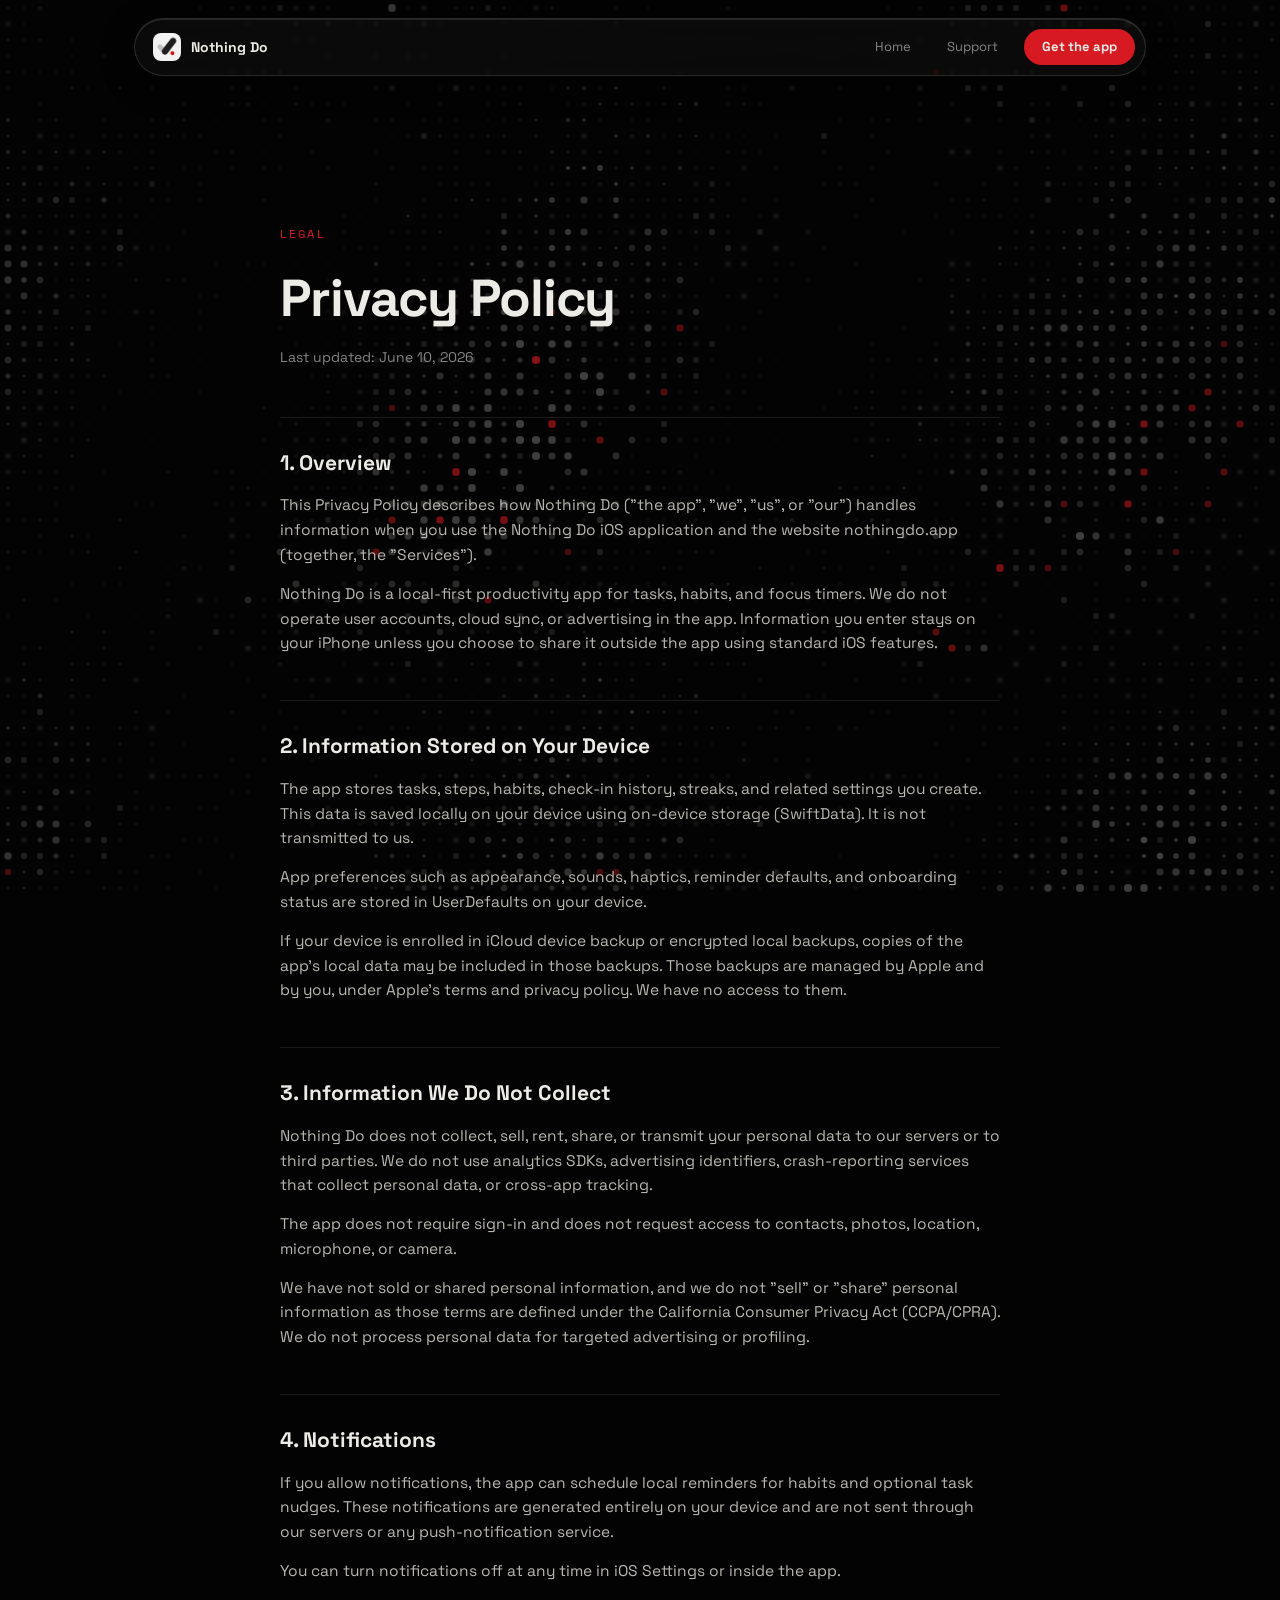
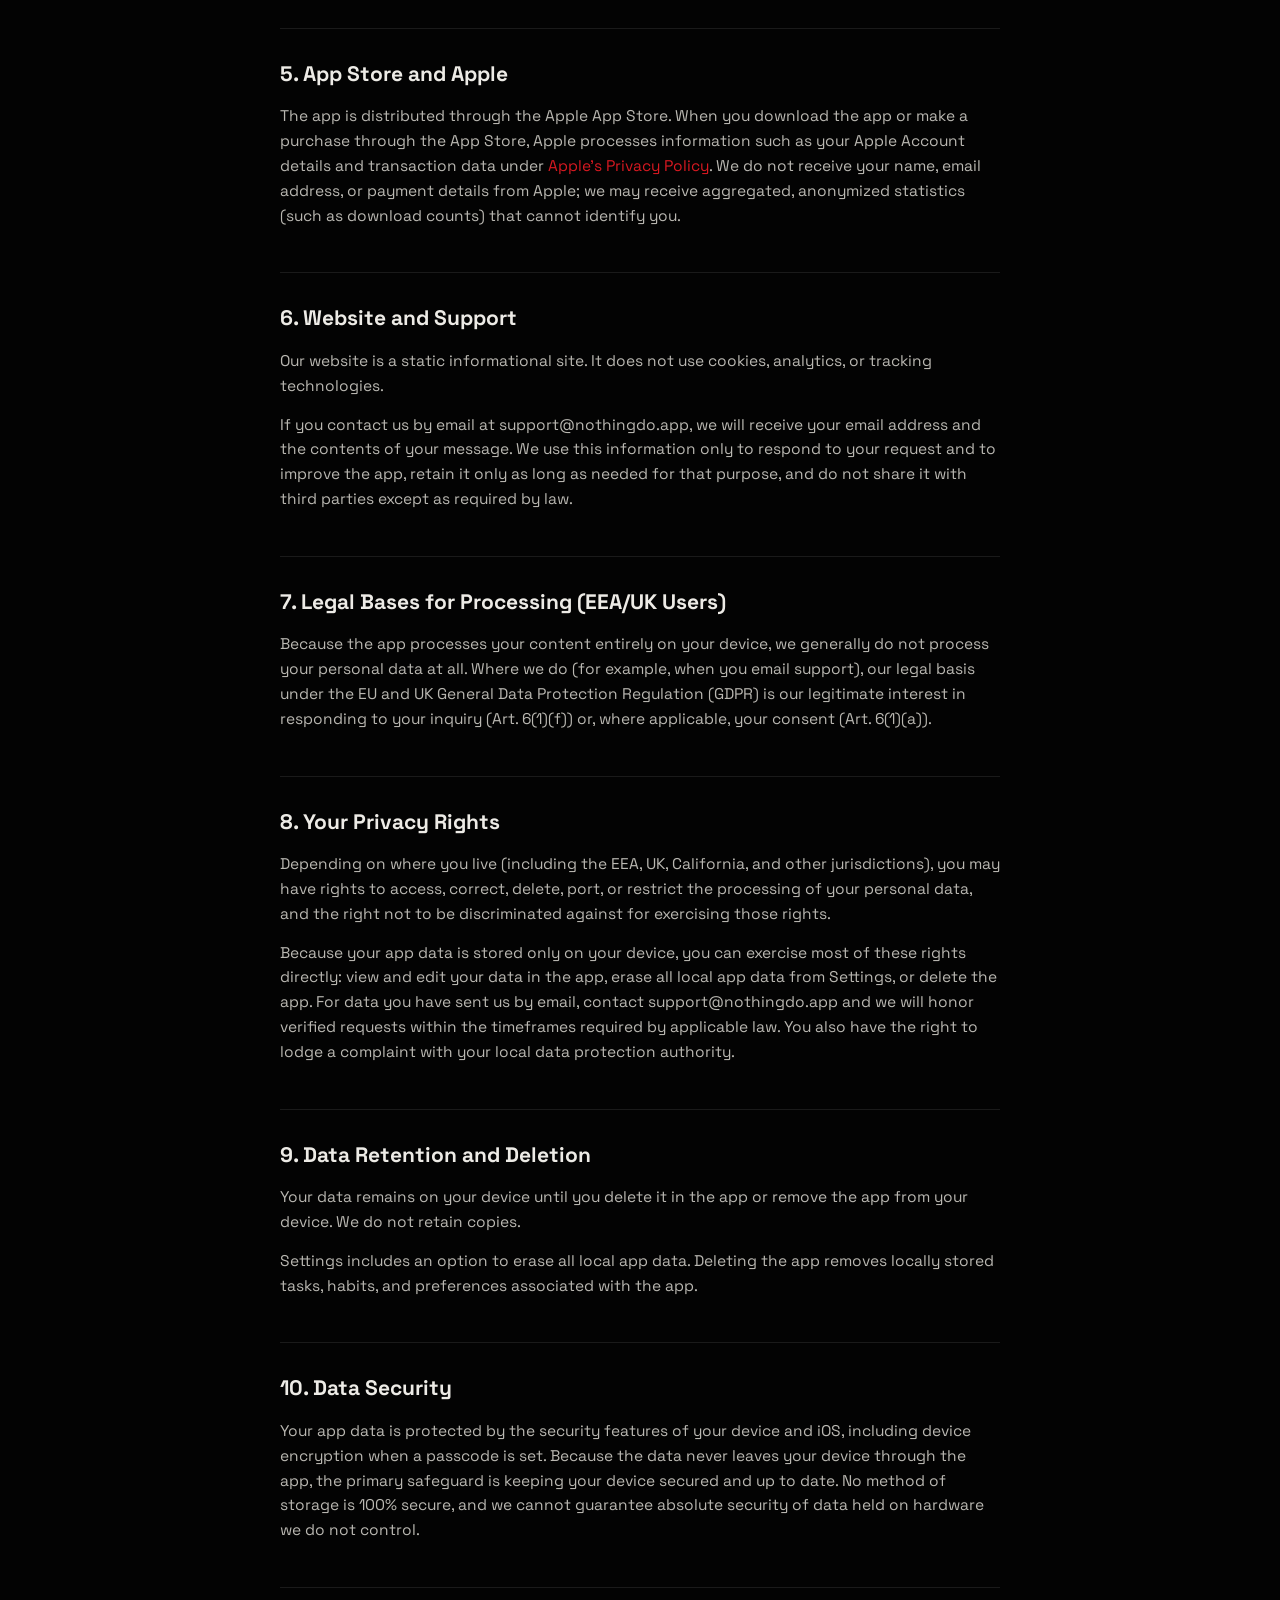
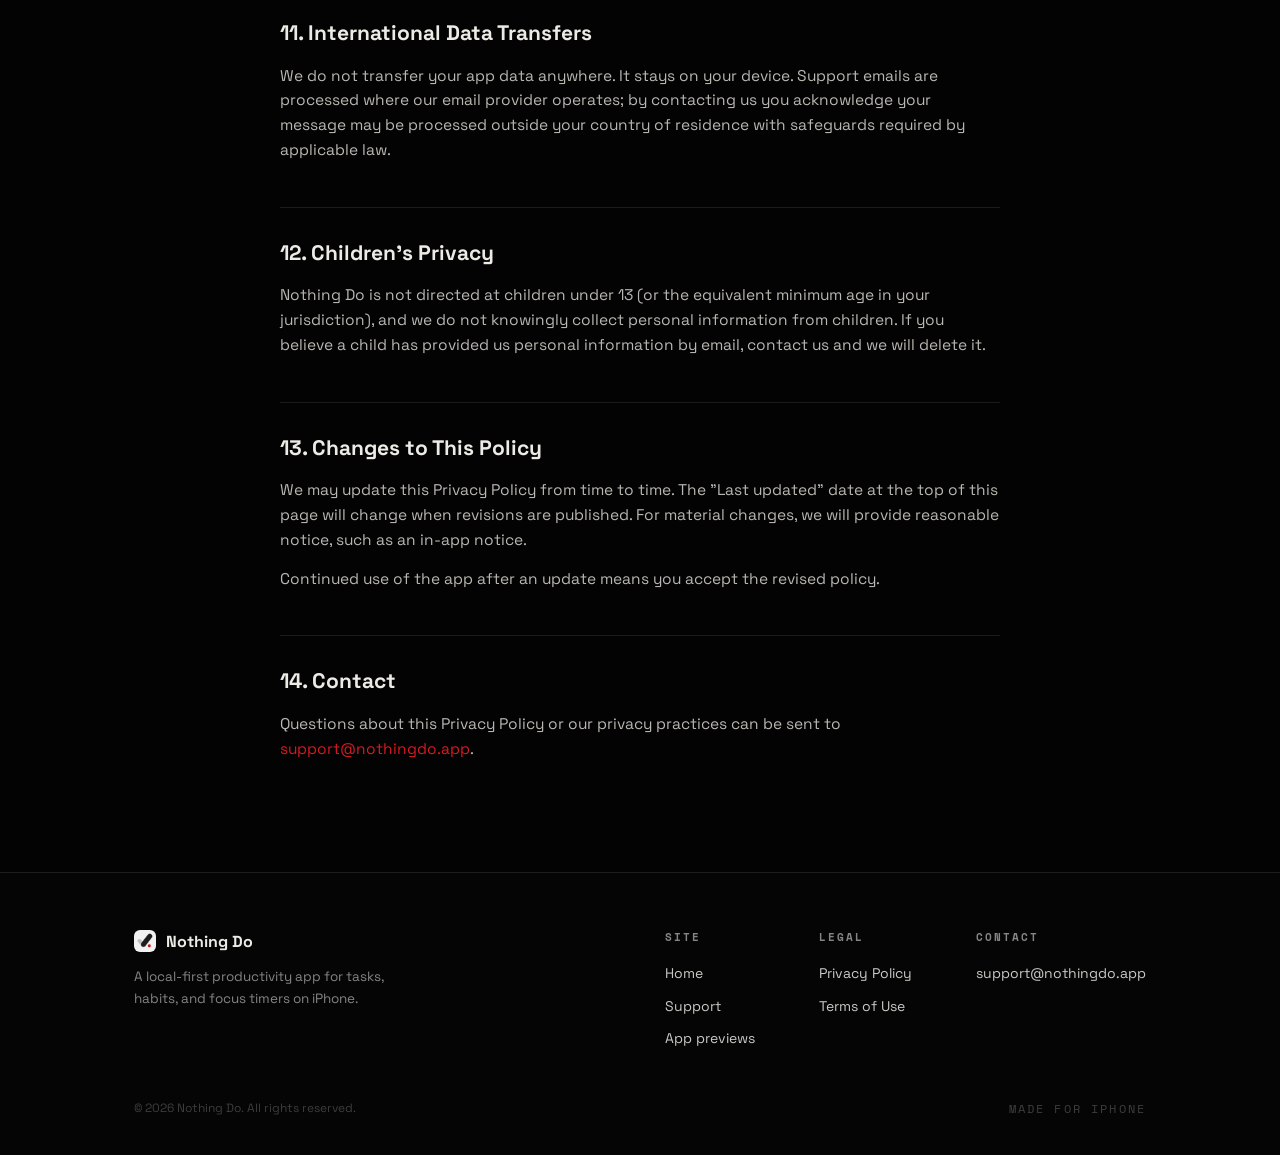
==== privacy/index.html @ 9f1ecd78 "Initial Nothing Do marketing site. Static landing, support form, legal pages, preview carousel, and " ====
<!DOCTYPE html>
<html lang="en">
<head>
  <meta charset="UTF-8">
  <meta name="viewport" content="width=device-width, initial-scale=1.0">
  <title>Privacy Policy | Nothing Do</title>
  <meta name="description" content="Nothing Do privacy policy. Local-first: no accounts, no analytics, no tracking. Your data stays on your iPhone.">
  <link rel="preconnect" href="https://fonts.googleapis.com">
  <link rel="preconnect" href="https://fonts.gstatic.com" crossorigin>
  <link href="https://fonts.googleapis.com/css2?family=Space+Grotesk:wght@400;500;700&family=Space+Mono:wght@400;700&display=swap" rel="stylesheet">
  <link rel="stylesheet" href="../style.css">
  <link rel="icon" type="image/png" href="../assets/favicon.png">
  <link rel="apple-touch-icon" href="../assets/logo.png">
  <script src="../dot-wave.js?v=3" defer></script>
</head>
<body>

  <div class="nav-wrap">
    <nav class="nav" aria-label="Main">
      <a class="nav-logo" href="../index.html" data-home-top>
        <img src="../assets/logo.png" alt=""><span class="word">Nothing&nbsp;Do</span>
      </a>
      <div class="nav-links">
        <a class="pill" href="../index.html" data-home-top>Home</a>
        <a class="pill" href="../support/">Support</a>
      </div>
      <a class="cta" href="../index.html#download">Get the app</a>
    </nav>
  </div>

  <main class="container">
    <article class="doc">
      <p class="eyebrow mono">legal</p>
      <h1>Privacy Policy</h1>
      <p class="updated">Last updated: June 10, 2026</p>

      <h2>1. Overview</h2>
      <p>This Privacy Policy describes how Nothing Do ("the app", "we", "us", or "our") handles information when you use the Nothing Do iOS application and the website nothingdo.app (together, the "Services").</p>
      <p>Nothing Do is a local-first productivity app for tasks, habits, and focus timers. We do not operate user accounts, cloud sync, or advertising in the app. Information you enter stays on your iPhone unless you choose to share it outside the app using standard iOS features.</p>

      <h2>2. Information Stored on Your Device</h2>
      <p>The app stores tasks, steps, habits, check-in history, streaks, and related settings you create. This data is saved locally on your device using on-device storage (SwiftData). It is not transmitted to us.</p>
      <p>App preferences such as appearance, sounds, haptics, reminder defaults, and onboarding status are stored in UserDefaults on your device.</p>
      <p>If your device is enrolled in iCloud device backup or encrypted local backups, copies of the app's local data may be included in those backups. Those backups are managed by Apple and by you, under Apple's terms and privacy policy. We have no access to them.</p>

      <h2>3. Information We Do Not Collect</h2>
      <p>Nothing Do does not collect, sell, rent, share, or transmit your personal data to our servers or to third parties. We do not use analytics SDKs, advertising identifiers, crash-reporting services that collect personal data, or cross-app tracking.</p>
      <p>The app does not require sign-in and does not request access to contacts, photos, location, microphone, or camera.</p>
      <p>We have not sold or shared personal information, and we do not "sell" or "share" personal information as those terms are defined under the California Consumer Privacy Act (CCPA/CPRA). We do not process personal data for targeted advertising or profiling.</p>

      <h2>4. Notifications</h2>
      <p>If you allow notifications, the app can schedule local reminders for habits and optional task nudges. These notifications are generated entirely on your device and are not sent through our servers or any push-notification service.</p>
      <p>You can turn notifications off at any time in iOS Settings or inside the app.</p>

      <h2>5. App Store and Apple</h2>
      <p>The app is distributed through the Apple App Store. When you download the app or make a purchase through the App Store, Apple processes information such as your Apple Account details and transaction data under <a href="https://www.apple.com/legal/privacy/" target="_blank" rel="noopener">Apple's Privacy Policy</a>. We do not receive your name, email address, or payment details from Apple; we may receive aggregated, anonymized statistics (such as download counts) that cannot identify you.</p>

      <h2>6. Website and Support</h2>
      <p>Our website is a static informational site. It does not use cookies, analytics, or tracking technologies.</p>
      <p>If you contact us by email at support@nothingdo.app, we will receive your email address and the contents of your message. We use this information only to respond to your request and to improve the app, retain it only as long as needed for that purpose, and do not share it with third parties except as required by law.</p>

      <h2>7. Legal Bases for Processing (EEA/UK Users)</h2>
      <p>Because the app processes your content entirely on your device, we generally do not process your personal data at all. Where we do (for example, when you email support), our legal basis under the EU and UK General Data Protection Regulation (GDPR) is our legitimate interest in responding to your inquiry (Art. 6(1)(f)) or, where applicable, your consent (Art. 6(1)(a)).</p>

      <h2>8. Your Privacy Rights</h2>
      <p>Depending on where you live (including the EEA, UK, California, and other jurisdictions), you may have rights to access, correct, delete, port, or restrict the processing of your personal data, and the right not to be discriminated against for exercising those rights.</p>
      <p>Because your app data is stored only on your device, you can exercise most of these rights directly: view and edit your data in the app, erase all local app data from Settings, or delete the app. For data you have sent us by email, contact support@nothingdo.app and we will honor verified requests within the timeframes required by applicable law. You also have the right to lodge a complaint with your local data protection authority.</p>

      <h2>9. Data Retention and Deletion</h2>
      <p>Your data remains on your device until you delete it in the app or remove the app from your device. We do not retain copies.</p>
      <p>Settings includes an option to erase all local app data. Deleting the app removes locally stored tasks, habits, and preferences associated with the app.</p>

      <h2>10. Data Security</h2>
      <p>Your app data is protected by the security features of your device and iOS, including device encryption when a passcode is set. Because the data never leaves your device through the app, the primary safeguard is keeping your device secured and up to date. No method of storage is 100% secure, and we cannot guarantee absolute security of data held on hardware we do not control.</p>

      <h2>11. International Data Transfers</h2>
      <p>We do not transfer your app data anywhere. It stays on your device. Support emails are processed where our email provider operates; by contacting us you acknowledge your message may be processed outside your country of residence with safeguards required by applicable law.</p>

      <h2>12. Children's Privacy</h2>
      <p>Nothing Do is not directed at children under 13 (or the equivalent minimum age in your jurisdiction), and we do not knowingly collect personal information from children. If you believe a child has provided us personal information by email, contact us and we will delete it.</p>

      <h2>13. Changes to This Policy</h2>
      <p>We may update this Privacy Policy from time to time. The "Last updated" date at the top of this page will change when revisions are published. For material changes, we will provide reasonable notice, such as an in-app notice.</p>
      <p>Continued use of the app after an update means you accept the revised policy.</p>

      <h2>14. Contact</h2>
      <p>Questions about this Privacy Policy or our privacy practices can be sent to <a href="mailto:support@nothingdo.app">support@nothingdo.app</a>.</p>
    </article>
  </main>

  <footer>
    <div class="footer-inner">
      <div class="footer-brand">
        <div class="name"><img src="../assets/logo.png" alt="">Nothing Do</div>
        <p>A local-first productivity app for tasks, habits, and focus timers on iPhone.</p>
      </div>
      <div class="footer-cols">
        <div class="footer-col">
          <h4 class="mono">Site</h4>
          <a href="../index.html" data-home-top>Home</a>
          <a href="../support/">Support</a>
          <a href="../index.html#previews">App previews</a>
        </div>
        <div class="footer-col">
          <h4 class="mono">Legal</h4>
          <a href="./">Privacy Policy</a>
          <a href="../terms/">Terms of Use</a>
        </div>
        <div class="footer-col">
          <h4 class="mono">Contact</h4>
          <a href="mailto:support@nothingdo.app">support@nothingdo.app</a>
        </div>
      </div>
    </div>
    <div class="footer-bottom">
      <span>© 2026 Nothing Do. All rights reserved.</span>
      <span class="mono">made for iphone</span>
    </div>
  </footer>

</body>
</html>
---- style.css ----
/* Nothing Do site styles. Palette mirrors TinyTheme.swift */
:root {
  --red: #d71921;
  --ink: #030303;
  --chalk: #edebe6;
  --smoke: #858585;
  --fog: #3d3d3d;
  --panel: #121212;
  --line: rgba(237, 235, 230, 0.1);
  --radius: 20px;
  --content-max: 1060px;
  --content-pad: 24px;
  --ease-out: cubic-bezier(0.22, 1, 0.36, 1);
  --ease-out-soft: cubic-bezier(0.25, 1, 0.5, 1);
  --duration-fast: 140ms;
  --duration-ui: 220ms;
  --duration-enter: 480ms;
}

* { margin: 0; padding: 0; box-sizing: border-box; }

html { scroll-behavior: smooth; background: var(--ink); }

@media (prefers-reduced-motion: reduce) {
  html { scroll-behavior: auto; }

  *,
  *::before,
  *::after {
    animation-duration: 0.01ms !important;
    animation-iteration-count: 1 !important;
    transition-duration: 0.01ms !important;
  }
}

body {
  background: transparent;
  color: var(--chalk);
  font-family: "Space Grotesk", -apple-system, "Helvetica Neue", Arial, sans-serif;
  -webkit-font-smoothing: antialiased;
  line-height: 1.6;
}

/* animated dot-matrix wave backdrop (dot-wave.js) */
.dot-wave-canvas {
  position: fixed;
  inset: 0;
  z-index: -1;
  pointer-events: none;
}

/* static fallback when prefers-reduced-motion */
body.dot-wave-static {
  background-image: radial-gradient(rgba(237, 235, 230, 0.07) 1px, transparent 1px);
  background-size: 26px 26px;
}

.mono {
  font-family: "Space Mono", "SF Mono", Menlo, monospace;
  letter-spacing: 0.18em;
  text-transform: uppercase;
}

a { color: inherit; }

/* ---------- pill glass nav ---------- */
.nav-wrap {
  position: fixed;
  top: 18px;
  left: 0;
  right: 0;
  z-index: 100;
  width: 100%;
  max-width: var(--content-max);
  margin: 0 auto;
  padding: 0 var(--content-pad);
}

.nav {
  display: flex;
  align-items: center;
  gap: 6px;
  width: 100%;
  padding: 8px 10px;
  border-radius: 999px;
  background: rgba(18, 18, 18, 0.55);
  border: 1px solid rgba(237, 235, 230, 0.14);
  backdrop-filter: blur(22px) saturate(160%);
  -webkit-backdrop-filter: blur(22px) saturate(160%);
  box-shadow:
    0 8px 32px rgba(0, 0, 0, 0.45),
    inset 0 1px 0 rgba(237, 235, 230, 0.12);
}

.nav-logo {
  display: flex;
  align-items: center;
  gap: 10px;
  padding: 6px 14px 6px 8px;
  text-decoration: none;
  font-weight: 700;
  font-size: 14px;
}

.nav-logo img {
  width: 28px;
  height: 28px;
  border-radius: 8px;
  flex-shrink: 0;
  display: block;
}

.nav a.pill {
  text-decoration: none;
  font-size: 13px;
  color: var(--smoke);
  padding: 8px 16px;
  border-radius: 999px;
  transition: color var(--duration-ui) var(--ease-out), background var(--duration-ui) var(--ease-out);
  white-space: nowrap;
}

.nav-links {
  display: flex;
  align-items: center;
  gap: 4px;
  margin-left: auto;
}

.nav a.pill:hover { color: var(--chalk); background: rgba(237, 235, 230, 0.08); }
.nav a.pill.active { color: var(--chalk); background: rgba(237, 235, 230, 0.12); }

.nav a.cta {
  margin-left: 4px;
  text-decoration: none;
  font-size: 13px;
  font-weight: 700;
  color: var(--chalk);
  background: var(--red);
  padding: 8px 18px;
  border-radius: 999px;
  white-space: nowrap;
  transition: filter var(--duration-ui) var(--ease-out), transform var(--duration-fast) var(--ease-out);
}
.nav a.cta:hover { filter: brightness(1.15); }
.nav a.cta:active { transform: scale(0.97); }

/* ---------- layout ---------- */
.container {
  max-width: var(--content-max);
  margin: 0 auto;
  padding: 0 var(--content-pad);
}

main.container { padding-top: 168px; }

/* ---------- hero ---------- */
.hero { text-align: center; padding: 96px 0 72px; }

@media (prefers-reduced-motion: no-preference) {
  .hero .eyebrow,
  .hero h1,
  .hero p.sub,
  .hero .actions {
    animation: hero-enter var(--duration-enter) var(--ease-out) both;
  }

  .hero h1 { animation-delay: 70ms; }
  .hero p.sub { animation-delay: 140ms; }
  .hero .actions { animation-delay: 210ms; }
}

@keyframes hero-enter {
  from {
    opacity: 0;
    transform: translateY(14px);
  }

  to {
    opacity: 1;
    transform: translateY(0);
  }
}

.hero .eyebrow {
  font-size: 12px;
  color: var(--red);
  margin-bottom: 24px;
}

.hero h1 {
  font-size: clamp(44px, 8vw, 88px);
  line-height: 1.02;
  font-weight: 700;
  letter-spacing: -0.02em;
}

.hero h1 .red { color: var(--red); }

.hero p.sub {
  max-width: 560px;
  margin: 28px auto 0;
  color: var(--smoke);
  font-size: 18px;
}

.hero .actions {
  margin-top: 40px;
  display: flex;
  gap: 14px;
  justify-content: center;
  flex-wrap: wrap;
}

.btn {
  display: inline-flex;
  align-items: center;
  justify-content: center;
  gap: 10px;
  padding: 14px 28px;
  border: none;
  border-radius: 999px;
  text-decoration: none;
  font-family: inherit;
  font-weight: 700;
  font-size: 15px;
  line-height: 1.2;
  cursor: pointer;
  appearance: none;
  -webkit-appearance: none;
  transition:
    transform var(--duration-fast) var(--ease-out),
    filter var(--duration-ui) var(--ease-out),
    background var(--duration-ui) var(--ease-out);
}

button.btn { color: inherit; }

@media (hover: hover) {
  .btn:hover { transform: translateY(-1px); }
}

.btn:active { transform: translateY(0) scale(0.97); }
.btn-red { background: var(--red); color: var(--chalk); }
.btn-red:hover { filter: brightness(1.12); }
.btn-ghost {
  color: var(--chalk);
  border: 1px solid rgba(237, 235, 230, 0.25);
  background: rgba(237, 235, 230, 0.04);
}
.btn-ghost:hover { background: rgba(237, 235, 230, 0.09); }

/* ---------- marketing pillars ---------- */
.pillars {
  display: grid;
  grid-template-columns: repeat(3, 1fr);
  gap: 16px;
  padding-bottom: 72px;
  border-bottom: 1px solid var(--line);
  margin-bottom: 72px;
}

.pillar {
  background: var(--panel);
  border: 1px solid var(--line);
  border-radius: var(--radius);
  padding: 28px 24px;
  text-align: left;
}

.pillar-label {
  font-size: 11px;
  color: var(--red);
  margin-bottom: 14px;
}

.pillar h2 {
  font-size: 18px;
  line-height: 1.25;
  letter-spacing: -0.02em;
  margin-bottom: 10px;
}

.pillar p {
  color: var(--smoke);
  font-size: 14.5px;
  line-height: 1.55;
}

/* ---------- app preview (real screenshots) ---------- */
.preview-section {
  padding-bottom: 88px;
  margin-bottom: 24px;
  border-bottom: 1px solid var(--line);
}

.preview-head {
  text-align: center;
  max-width: 620px;
  margin: 0 auto 40px;
}

.preview-head h2 {
  font-size: clamp(28px, 5vw, 42px);
  letter-spacing: -0.02em;
  line-height: 1.08;
  margin-bottom: 14px;
}

.preview-head h2 .red { color: var(--red); }

.preview-lead {
  color: var(--smoke);
  font-size: 16px;
  line-height: 1.6;
}

.preview-carousel {
  display: flex;
  align-items: center;
  justify-content: center;
  gap: 20px;
  outline: none;
}

.device-frame {
  width: min(270px, 68vw);
  aspect-ratio: 390 / 844;
  padding: 8px;
  border-radius: 40px;
  border: 1px solid rgba(237, 235, 230, 0.16);
  background: #0a0a0a;
  box-shadow: 0 24px 64px rgba(0, 0, 0, 0.55);
  flex-shrink: 0;
  position: relative;
}

.device-frame::before {
  content: "";
  position: absolute;
  top: 10px;
  left: 50%;
  transform: translateX(-50%);
  width: 72px;
  height: 20px;
  border-radius: 999px;
  background: #000;
  border: 1px solid rgba(237, 235, 230, 0.08);
  z-index: 2;
  pointer-events: none;
}

.device-frame img {
  width: 100%;
  height: 100%;
  object-fit: cover;
  object-position: top center;
  border-radius: 32px;
  display: block;
  transition: opacity var(--duration-ui) var(--ease-out);
}

.device-frame img.is-fading {
  opacity: 0;
}

.carousel-btn {
  width: 46px;
  height: 46px;
  border-radius: 50%;
  border: 1px solid rgba(237, 235, 230, 0.2);
  background: rgba(237, 235, 230, 0.05);
  color: var(--chalk);
  font-size: 17px;
  cursor: pointer;
  transition: background var(--duration-ui) var(--ease-out), transform var(--duration-fast) var(--ease-out);
  font-family: inherit;
  flex-shrink: 0;
}

@media (hover: hover) {
  .carousel-btn:hover { background: rgba(237, 235, 230, 0.12); }
}

.carousel-btn:active { transform: scale(0.94); }

.preview-caption {
  margin-top: 22px;
  text-align: center;
  color: var(--chalk);
  font-size: 14.5px;
  min-height: 22px;
  transition: opacity var(--duration-fast) var(--ease-out), transform var(--duration-fast) var(--ease-out);
}

.preview-caption.is-changing {
  opacity: 0;
  transform: translateY(4px);
}

.preview-dots {
  display: flex;
  justify-content: center;
  flex-wrap: wrap;
  gap: 10px;
  margin-top: 18px;
}

.preview-dots button {
  width: 8px;
  height: 8px;
  border-radius: 50%;
  border: none;
  background: var(--fog);
  cursor: pointer;
  padding: 0;
  transition: background var(--duration-ui) var(--ease-out), transform var(--duration-fast) var(--ease-out);
}

.preview-dots button.active {
  background: var(--red);
  transform: scale(1.25);
}

.preview-thumbs {
  display: flex;
  gap: 10px;
  margin-top: 24px;
  padding: 4px 2px 8px;
  overflow-x: auto;
  -webkit-overflow-scrolling: touch;
  scroll-snap-type: x mandatory;
}

.preview-thumb {
  flex: 0 0 auto;
  padding: 4px;
  border-radius: 14px;
  border: 2px solid transparent;
  background: transparent;
  cursor: pointer;
  scroll-snap-align: center;
  opacity: 0.55;
  transition: opacity var(--duration-ui) var(--ease-out), border-color var(--duration-ui) var(--ease-out);
}

.preview-thumb.active {
  opacity: 1;
  border-color: var(--red);
}

.preview-thumb img {
  display: block;
  width: 56px;
  height: auto;
  border-radius: 10px;
  border: 1px solid var(--line);
}

/* ---------- support contact form ---------- */
.contact-form {
  background: var(--panel);
  border: 1px solid var(--line);
  border-radius: var(--radius);
  padding: 32px 28px;
  margin: 0 0 64px;
  text-align: left;
}
.contact-form h3 { font-size: 19px; margin-bottom: 6px; }
.contact-form .form-note { color: var(--smoke); font-size: 13.5px; margin-bottom: 24px; }
.form-field { margin-bottom: 16px; }
.form-field label {
  display: block;
  font-size: 11px;
  color: var(--smoke);
  margin-bottom: 7px;
}
.form-field input,
.form-field textarea {
  width: 100%;
  background: #0a0a0a;
  border: 1px solid rgba(237, 235, 230, 0.16);
  border-radius: 12px;
  color: var(--chalk);
  font-family: inherit;
  font-size: 14.5px;
  padding: 12px 14px;
  outline: none;
  transition: border-color 0.2s;
}

.form-field input:focus,
.form-field textarea:focus { border-color: var(--red); }

.form-field textarea { resize: vertical; min-height: 120px; }

.custom-select { position: relative; }

.custom-select__trigger {
  width: 100%;
  display: flex;
  align-items: center;
  justify-content: space-between;
  gap: 12px;
  text-align: left;
  background: #0a0a0a;
  border: 1px solid rgba(237, 235, 230, 0.16);
  border-radius: 12px;
  color: var(--chalk);
  font-family: inherit;
  font-size: 14.5px;
  padding: 12px 14px;
  cursor: pointer;
  transition: border-color 0.2s, background 0.2s;
}

.custom-select__trigger:hover {
  border-color: rgba(237, 235, 230, 0.28);
}

.custom-select.is-open .custom-select__trigger,
.custom-select__trigger:focus-visible {
  border-color: var(--red);
  outline: none;
}

.custom-select__value { flex: 1; min-width: 0; }

.custom-select__chevron {
  width: 8px;
  height: 8px;
  border-right: 2px solid var(--smoke);
  border-bottom: 2px solid var(--smoke);
  transform: rotate(45deg) translateY(-2px);
  flex-shrink: 0;
  transition: transform var(--duration-ui) var(--ease-out);
}

.custom-select.is-open .custom-select__chevron {
  transform: rotate(-135deg) translateY(1px);
}

.custom-select__list {
  position: absolute;
  top: calc(100% + 6px);
  left: 0;
  right: 0;
  z-index: 30;
  margin: 0;
  padding: 6px;
  list-style: none;
  background: #0f0f0f;
  border: 1px solid rgba(237, 235, 230, 0.16);
  border-radius: 12px;
  box-shadow: 0 16px 40px rgba(0, 0, 0, 0.55);
}

.custom-select__list[hidden] { display: none; }

.custom-select__option {
  padding: 10px 12px;
  border-radius: 8px;
  cursor: pointer;
  font-size: 14.5px;
  color: var(--chalk);
  transition: background 0.15s ease;
}

.custom-select__option:hover,
.custom-select__option:focus-visible {
  background: rgba(237, 235, 230, 0.08);
  outline: none;
}

.custom-select__option.is-selected {
  color: var(--red);
  font-weight: 600;
}

.form-actions {
  display: flex;
  align-items: center;
  gap: 16px;
  flex-wrap: wrap;
  margin-top: 22px;
}

.contact-form .btn-submit {
  min-width: 168px;
  min-height: 48px;
  padding: 12px 28px;
}

.form-status { font-size: 13.5px; color: var(--smoke); }
.form-status.ok { color: #6fbf73; }
.form-status.err { color: var(--red); }
.btn[disabled] { opacity: 0.55; pointer-events: none; cursor: not-allowed; }

/* ---------- feature grid ---------- */
.section-label {
  font-size: 12px;
  color: var(--smoke);
  margin-bottom: 28px;
}
.section-label::before { content: "// "; color: var(--red); }

.grid {
  display: grid;
  grid-template-columns: repeat(3, 1fr);
  gap: 18px;
  padding-bottom: 80px;
}

.grid--three {
  grid-template-columns: repeat(3, 1fr);
}

.card {
  background: var(--panel);
  border: 1px solid var(--line);
  border-radius: var(--radius);
  padding: 30px 26px;
  transition: border-color var(--duration-ui) var(--ease-out), transform var(--duration-ui) var(--ease-out);
}

@media (hover: hover) {
  .card:hover { border-color: rgba(215, 25, 33, 0.5); transform: translateY(-3px); }
}

.card h3 { font-size: 18px; margin-bottom: 10px; }
.card p { color: var(--smoke); font-size: 14.5px; }

/* ---------- privacy banner ---------- */
.banner {
  border: 1px solid var(--line);
  border-radius: var(--radius);
  background:
    radial-gradient(rgba(215, 25, 33, 0.16) 1px, transparent 1px),
    var(--panel);
  background-size: 18px 18px;
  padding: 64px 40px;
  text-align: center;
  margin-bottom: 96px;
}
.banner h2 { font-size: clamp(26px, 4vw, 40px); letter-spacing: -0.01em; }
.banner h2 .red { color: var(--red); }
.banner p { color: var(--smoke); max-width: 540px; margin: 16px auto 0; }
.banner a { color: var(--red); text-decoration: none; }
.banner a:hover { text-decoration: underline; }

.footer-note {
  margin-top: 14px;
  font-size: 11px;
  color: var(--fog);
  line-height: 1.5;
}

/* ---------- doc pages ---------- */
.doc { max-width: 720px; margin: 0 auto; padding: 56px 0 96px; }
.doc .eyebrow { font-size: 12px; color: var(--red); }
.doc h1 { font-size: clamp(34px, 5vw, 52px); margin: 14px 0 6px; letter-spacing: -0.02em; }
.doc .updated { color: var(--smoke); font-size: 14px; margin-bottom: 48px; }
.doc h2 {
  font-size: 21px;
  margin: 44px 0 14px;
  padding-top: 28px;
  border-top: 1px solid var(--line);
}
.doc p { color: #b9b7b1; margin-bottom: 14px; font-size: 15.5px; }
.doc a { color: var(--red); text-decoration: none; }
.doc a:hover { text-decoration: underline; }

/* ---------- support ---------- */
.support-grid {
  display: grid;
  grid-template-columns: 1fr 1fr;
  gap: 18px;
  margin: 48px 0 64px;
}
.support-grid .card { text-align: left; }
.card a.link { color: var(--red); text-decoration: none; font-weight: 700; font-size: 14px; }
.card a.link:hover { text-decoration: underline; }

.faq { border: 1px solid var(--line); border-radius: var(--radius); background: var(--panel); overflow: hidden; margin-bottom: 96px; }
.faq details { border-bottom: 1px solid var(--line); }
.faq details:last-child { border-bottom: none; }
.faq summary {
  cursor: pointer;
  padding: 22px 26px;
  font-weight: 700;
  font-size: 15.5px;
  list-style: none;
  display: flex;
  justify-content: space-between;
  align-items: center;
  gap: 16px;
}
.faq summary::-webkit-details-marker { display: none; }
.faq summary::after { content: "+"; color: var(--red); font-size: 20px; font-family: "Space Mono", monospace; }
.faq details[open] summary::after { content: "−"; }
.faq .answer { padding: 0 26px 22px; color: var(--smoke); font-size: 14.5px; }

/* ---------- footer ---------- */
footer {
  border-top: 1px solid var(--line);
  background: rgba(7, 7, 7, 0.8);
}

.footer-inner {
  max-width: var(--content-max);
  margin: 0 auto;
  padding: 56px var(--content-pad) 40px;
  display: flex;
  justify-content: space-between;
  gap: 40px;
  flex-wrap: wrap;
}

.footer-brand { max-width: 280px; }
.footer-brand .name { font-weight: 700; display: flex; align-items: center; gap: 10px; margin-bottom: 12px; }
.footer-brand .name img { width: 22px; height: 22px; border-radius: 6px; display: block; }
.footer-brand p { color: var(--smoke); font-size: 13.5px; }

.footer-cols { display: flex; gap: 64px; flex-wrap: wrap; }
.footer-col h4 { font-size: 11px; color: var(--smoke); margin-bottom: 16px; }
.footer-col a { display: block; text-decoration: none; color: var(--chalk); font-size: 14px; margin-bottom: 10px; opacity: 0.85; }
.footer-col a:hover { color: var(--red); opacity: 1; }

.footer-bottom {
  max-width: var(--content-max);
  margin: 0 auto;
  padding: 0 var(--content-pad) 36px;
  display: flex;
  justify-content: space-between;
  flex-wrap: wrap;
  gap: 12px;
  color: var(--fog);
  font-size: 12px;
}

/* ---------- responsive ---------- */
@media (max-width: 1024px) {
  .grid,
  .grid--three { grid-template-columns: repeat(2, 1fr); }
  .pillars { grid-template-columns: 1fr; }
}

@media (max-width: 820px) {
  .nav a.pill { padding: 8px 12px; font-size: 12.5px; }
  .nav-logo { padding: 6px 8px; }
  .hero { padding: 64px 0 56px; }
  .hero p.sub { font-size: 16.5px; }
  .banner { padding: 48px 28px; margin-bottom: 72px; }
  .support-grid { grid-template-columns: 1fr; }
  .footer-inner { flex-direction: column; gap: 36px; padding: 44px var(--content-pad) 32px; }
  .footer-cols { gap: 40px; }
  .preview-section { padding-bottom: 64px; margin-bottom: 16px; }
}

@media (max-width: 600px) {
  :root { --content-pad: 18px; }
  main.container { padding-top: 120px; }
  .nav-wrap { top: 12px; }
  .nav {
    gap: 6px;
    padding: 6px 8px;
    width: 100%;
    justify-content: flex-start;
    flex-wrap: wrap;
  }
  .nav-links { margin-left: auto; }
  .nav a.pill { padding: 8px 11px; font-size: 12px; }
  .nav a.cta { padding: 8px 12px; font-size: 12px; margin-left: 0; }
  .nav-logo { padding: 4px 6px 4px 4px; }
  .nav-logo .word { font-size: 13px; }
  .grid,
  .grid--three { grid-template-columns: 1fr; gap: 14px; }
  .hero { padding: 36px 0 40px; }
  .hero .eyebrow { font-size: 10px; letter-spacing: 0.12em; }
  .hero .actions { flex-direction: column; align-items: stretch; }
  .btn { justify-content: center; }
  .pillars { padding-bottom: 48px; margin-bottom: 48px; gap: 12px; }
  .pillar { padding: 22px 20px; }
  .preview-carousel { gap: 8px; }
  .carousel-btn { width: 40px; height: 40px; font-size: 15px; }
  .device-frame { width: min(240px, 58vw); border-radius: 34px; }
  .device-frame img { border-radius: 28px; }
  .preview-head { margin-bottom: 28px; text-align: left; }
  .preview-lead { font-size: 15px; }
  .preview-caption { font-size: 13.5px; text-align: left; }
  .preview-dots { justify-content: flex-start; }
  .contact-form { padding: 24px 18px; }
  .contact-form .btn-submit { width: 100%; min-width: 0; }
  .form-actions { flex-direction: column; align-items: stretch; }
  .card { padding: 24px 20px; }
  .banner { padding: 40px 20px; margin-bottom: 56px; text-align: left; }
  .banner .section-label { text-align: left !important; }
  .doc { padding: 32px 0 64px; }
  .doc h2 { font-size: 19px; margin-top: 36px; }
  .faq summary { padding: 18px 18px; font-size: 14.5px; }
  .faq .answer { padding: 0 18px 18px; }
  .footer-cols { flex-direction: column; gap: 28px; }
  .footer-bottom { flex-direction: column; align-items: flex-start; }
}

@media (max-width: 380px) {
  .nav a.cta { display: none; }
  .hero h1 { font-size: 38px; }
  .carousel-btn { display: none; }
  .preview-carousel { gap: 0; }
}
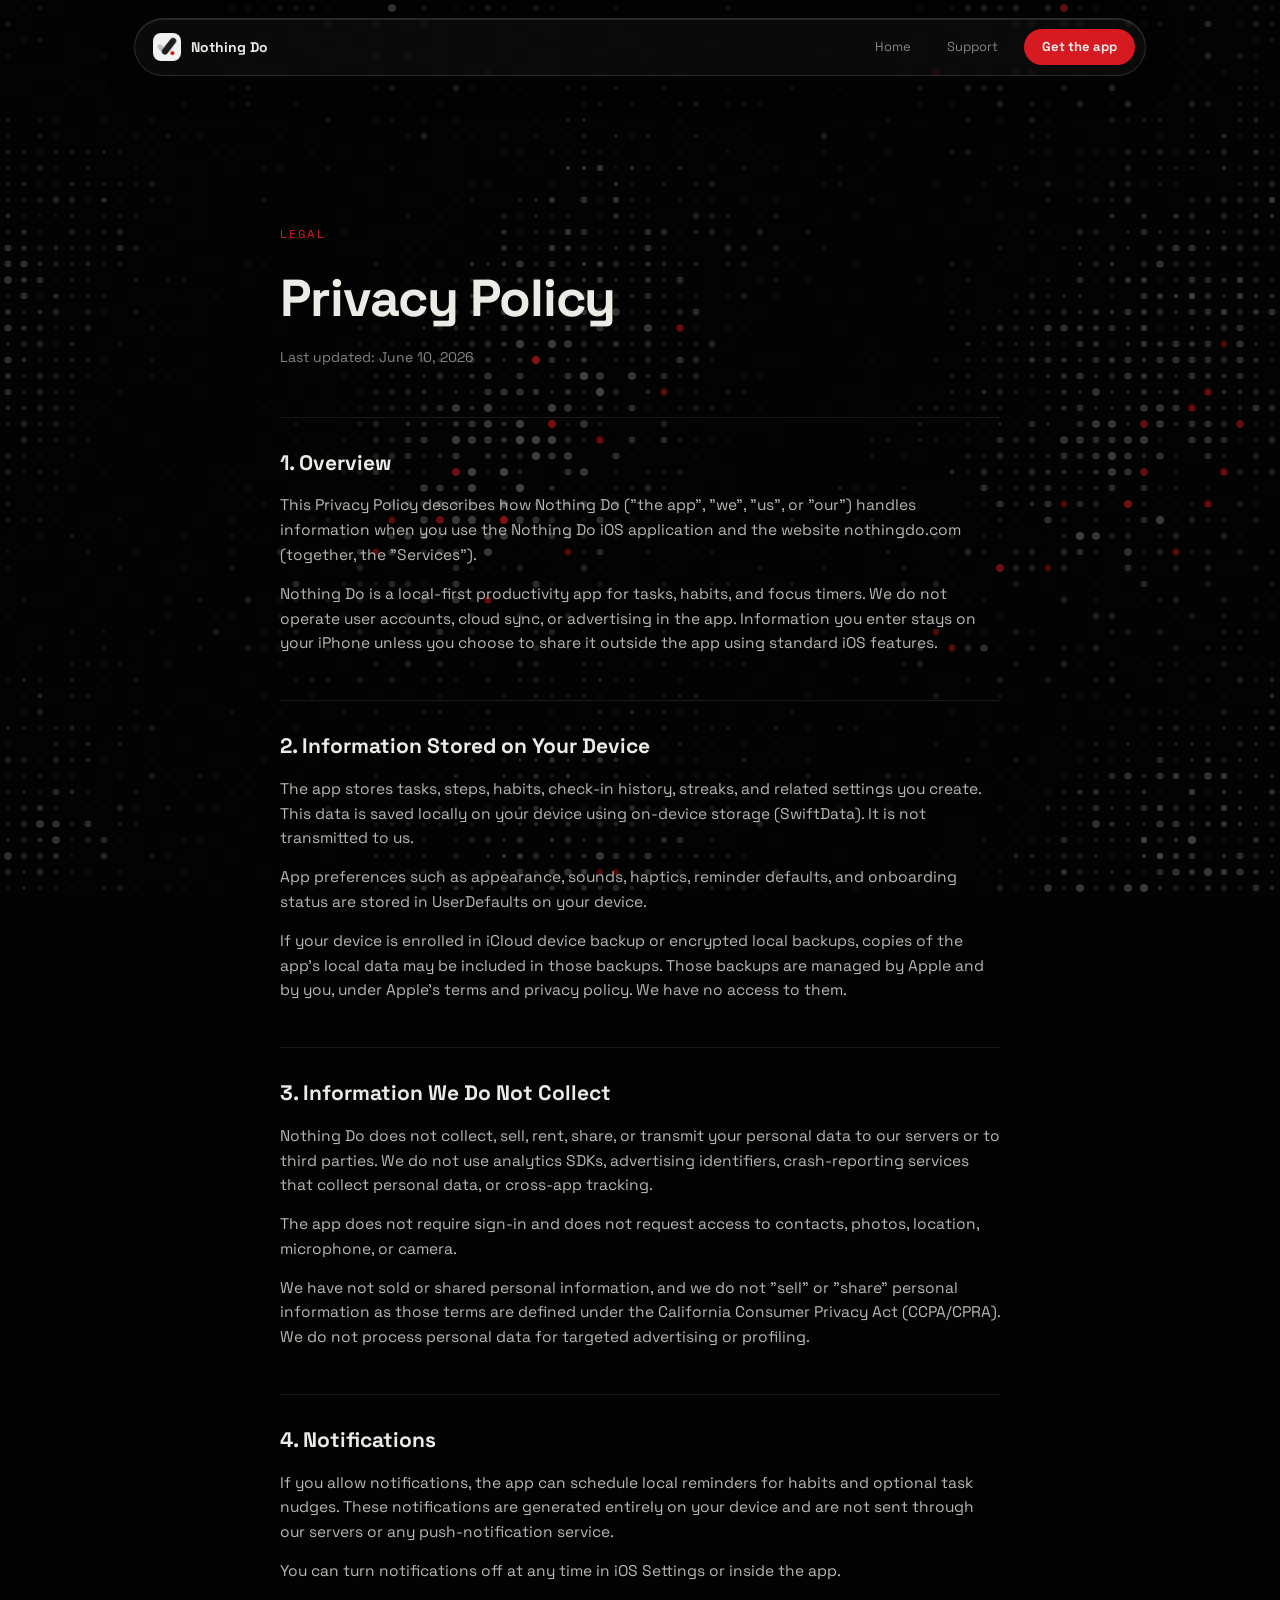
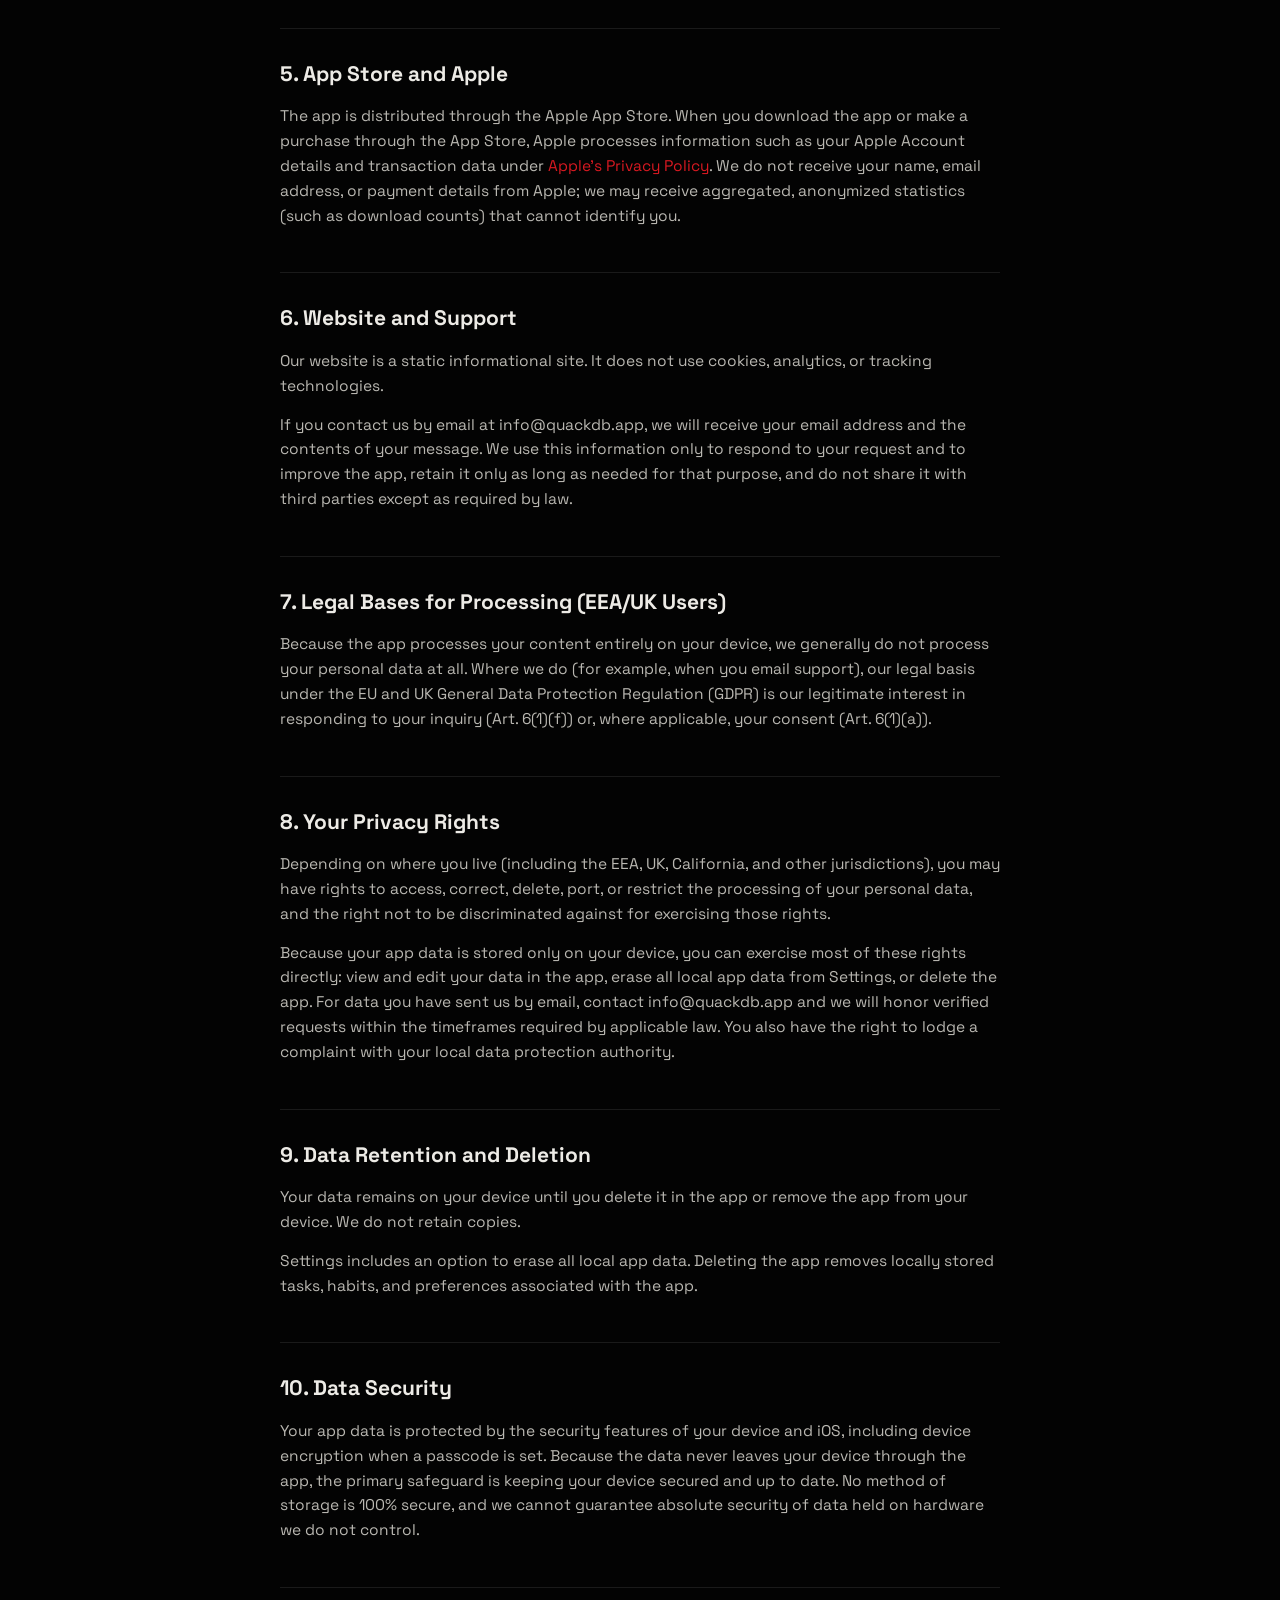
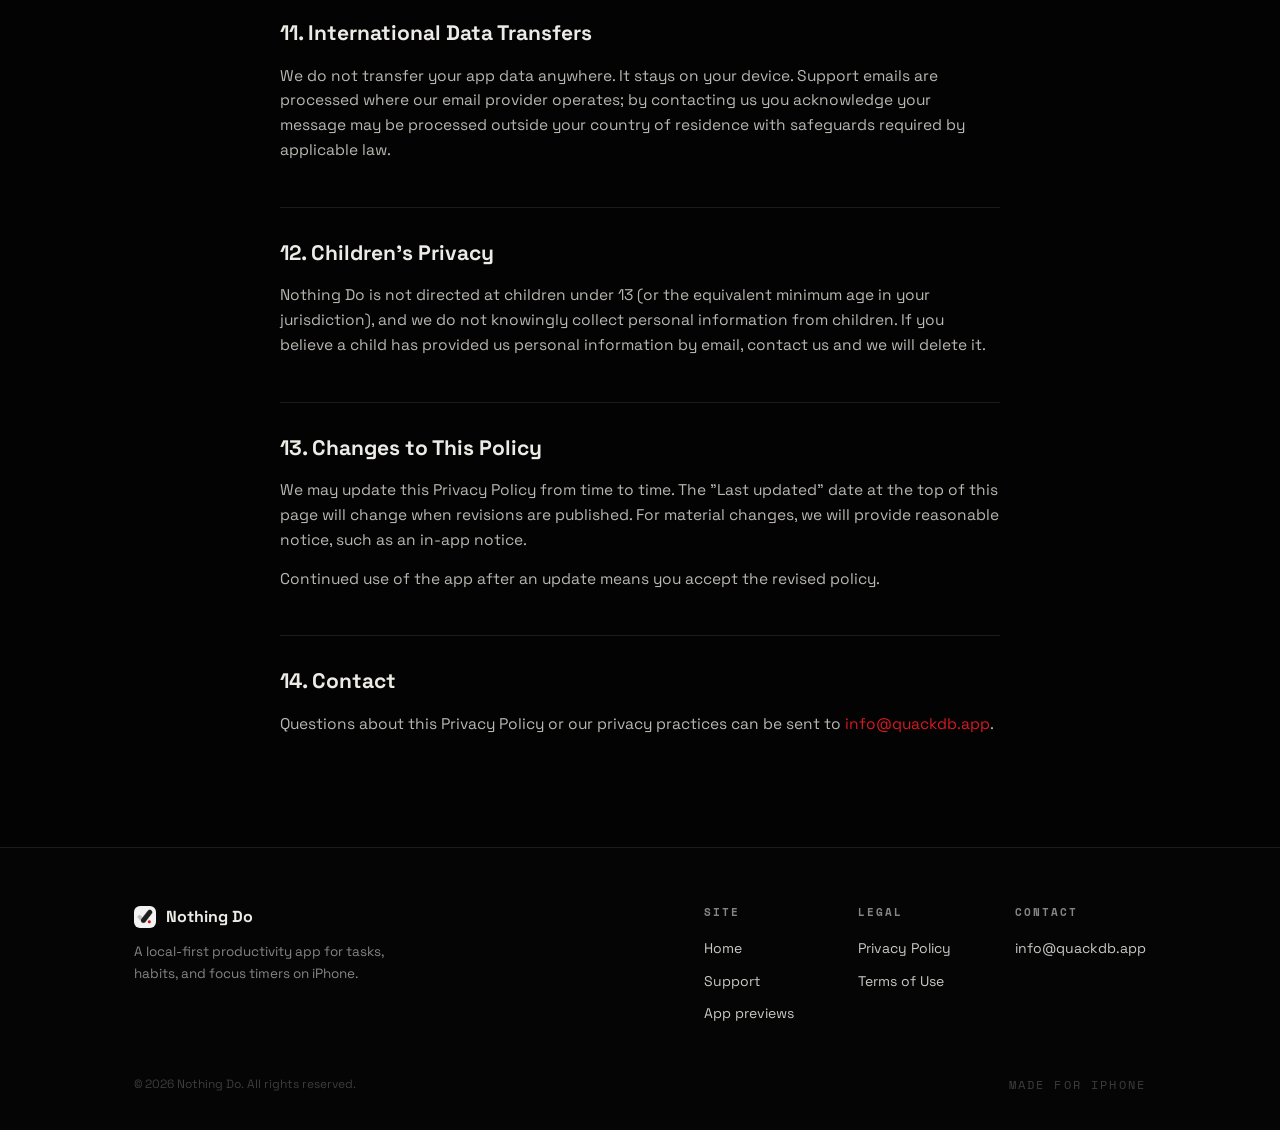
==== commit 9ed6dda6: "Redesign download banner and update contact email. Remove privacy/local-first footer tags, refresh c" ====
--- a/privacy/index.html
+++ b/privacy/index.html
@@ -35,7 +35,7 @@
       <p class="updated">Last updated: June 10, 2026</p>
 
       <h2>1. Overview</h2>
-      <p>This Privacy Policy describes how Nothing Do ("the app", "we", "us", or "our") handles information when you use the Nothing Do iOS application and the website nothingdo.app (together, the "Services").</p>
+      <p>This Privacy Policy describes how Nothing Do ("the app", "we", "us", or "our") handles information when you use the Nothing Do iOS application and the website nothingdo.com (together, the "Services").</p>
       <p>Nothing Do is a local-first productivity app for tasks, habits, and focus timers. We do not operate user accounts, cloud sync, or advertising in the app. Information you enter stays on your iPhone unless you choose to share it outside the app using standard iOS features.</p>
 
       <h2>2. Information Stored on Your Device</h2>
@@ -57,14 +57,14 @@
 
       <h2>6. Website and Support</h2>
       <p>Our website is a static informational site. It does not use cookies, analytics, or tracking technologies.</p>
-      <p>If you contact us by email at support@nothingdo.app, we will receive your email address and the contents of your message. We use this information only to respond to your request and to improve the app, retain it only as long as needed for that purpose, and do not share it with third parties except as required by law.</p>
+      <p>If you contact us by email at info@quackdb.app, we will receive your email address and the contents of your message. We use this information only to respond to your request and to improve the app, retain it only as long as needed for that purpose, and do not share it with third parties except as required by law.</p>
 
       <h2>7. Legal Bases for Processing (EEA/UK Users)</h2>
       <p>Because the app processes your content entirely on your device, we generally do not process your personal data at all. Where we do (for example, when you email support), our legal basis under the EU and UK General Data Protection Regulation (GDPR) is our legitimate interest in responding to your inquiry (Art. 6(1)(f)) or, where applicable, your consent (Art. 6(1)(a)).</p>
 
       <h2>8. Your Privacy Rights</h2>
       <p>Depending on where you live (including the EEA, UK, California, and other jurisdictions), you may have rights to access, correct, delete, port, or restrict the processing of your personal data, and the right not to be discriminated against for exercising those rights.</p>
-      <p>Because your app data is stored only on your device, you can exercise most of these rights directly: view and edit your data in the app, erase all local app data from Settings, or delete the app. For data you have sent us by email, contact support@nothingdo.app and we will honor verified requests within the timeframes required by applicable law. You also have the right to lodge a complaint with your local data protection authority.</p>
+      <p>Because your app data is stored only on your device, you can exercise most of these rights directly: view and edit your data in the app, erase all local app data from Settings, or delete the app. For data you have sent us by email, contact info@quackdb.app and we will honor verified requests within the timeframes required by applicable law. You also have the right to lodge a complaint with your local data protection authority.</p>
 
       <h2>9. Data Retention and Deletion</h2>
       <p>Your data remains on your device until you delete it in the app or remove the app from your device. We do not retain copies.</p>
@@ -84,7 +84,7 @@
       <p>Continued use of the app after an update means you accept the revised policy.</p>
 
       <h2>14. Contact</h2>
-      <p>Questions about this Privacy Policy or our privacy practices can be sent to <a href="mailto:support@nothingdo.app">support@nothingdo.app</a>.</p>
+      <p>Questions about this Privacy Policy or our privacy practices can be sent to <a href="mailto:info@quackdb.app">info@quackdb.app</a>.</p>
     </article>
   </main>
 
@@ -108,7 +108,7 @@
         </div>
         <div class="footer-col">
           <h4 class="mono">Contact</h4>
-          <a href="mailto:support@nothingdo.app">support@nothingdo.app</a>
+          <a href="mailto:info@quackdb.app">info@quackdb.app</a>
         </div>
       </div>
     </div>
--- a/style.css
+++ b/style.css
@@ -422,41 +422,6 @@
   transform: scale(1.25);
 }
 
-.preview-thumbs {
-  display: flex;
-  gap: 10px;
-  margin-top: 24px;
-  padding: 4px 2px 8px;
-  overflow-x: auto;
-  -webkit-overflow-scrolling: touch;
-  scroll-snap-type: x mandatory;
-}
-
-.preview-thumb {
-  flex: 0 0 auto;
-  padding: 4px;
-  border-radius: 14px;
-  border: 2px solid transparent;
-  background: transparent;
-  cursor: pointer;
-  scroll-snap-align: center;
-  opacity: 0.55;
-  transition: opacity var(--duration-ui) var(--ease-out), border-color var(--duration-ui) var(--ease-out);
-}
-
-.preview-thumb.active {
-  opacity: 1;
-  border-color: var(--red);
-}
-
-.preview-thumb img {
-  display: block;
-  width: 56px;
-  height: auto;
-  border-radius: 10px;
-  border: 1px solid var(--line);
-}
-
 /* ---------- support contact form ---------- */
 .contact-form {
   background: var(--panel);
@@ -630,23 +595,70 @@
 .card h3 { font-size: 18px; margin-bottom: 10px; }
 .card p { color: var(--smoke); font-size: 14.5px; }
 
-/* ---------- privacy banner ---------- */
+/* ---------- download banner ---------- */
 .banner {
-  border: 1px solid var(--line);
-  border-radius: var(--radius);
+  position: relative;
+  overflow: hidden;
+  border-radius: calc(var(--radius) + 4px);
+  margin-bottom: 96px;
+  border: 1px solid rgba(237, 235, 230, 0.08);
+  background: var(--panel);
+  box-shadow:
+    inset 0 1px 0 rgba(237, 235, 230, 0.06),
+    0 28px 80px rgba(0, 0, 0, 0.45);
+}
+
+.banner::before {
+  content: "";
+  position: absolute;
+  inset: 0;
   background:
-    radial-gradient(rgba(215, 25, 33, 0.16) 1px, transparent 1px),
-    var(--panel);
-  background-size: 18px 18px;
-  padding: 64px 40px;
+    radial-gradient(ellipse 80% 55% at 50% -10%, rgba(215, 25, 33, 0.28), transparent 68%),
+    radial-gradient(rgba(215, 25, 33, 0.14) 1px, transparent 1px);
+  background-size: auto, 20px 20px;
+  pointer-events: none;
+}
+
+.banner-inner {
+  position: relative;
+  z-index: 1;
+  max-width: 620px;
+  margin: 0 auto;
+  padding: 72px 48px;
   text-align: center;
-  margin-bottom: 96px;
-}
-.banner h2 { font-size: clamp(26px, 4vw, 40px); letter-spacing: -0.01em; }
+}
+
+.banner h2 {
+  font-size: clamp(32px, 5vw, 48px);
+  letter-spacing: -0.03em;
+  line-height: 1.05;
+  text-wrap: balance;
+}
+
 .banner h2 .red { color: var(--red); }
-.banner p { color: var(--smoke); max-width: 540px; margin: 16px auto 0; }
-.banner a { color: var(--red); text-decoration: none; }
-.banner a:hover { text-decoration: underline; }
+
+.banner-lead {
+  color: var(--smoke);
+  max-width: 480px;
+  margin: 20px auto 0;
+  font-size: 17px;
+  line-height: 1.65;
+  text-wrap: pretty;
+}
+
+.banner-actions {
+  margin-top: 36px;
+  display: flex;
+  gap: 12px;
+  justify-content: center;
+  flex-wrap: wrap;
+}
+
+.banner-cta {
+  padding: 16px 32px;
+  font-size: 16px;
+  box-shadow: 0 10px 28px rgba(215, 25, 33, 0.35);
+}
 
 .footer-note {
   margin-top: 14px;
@@ -750,7 +762,8 @@
   .nav-logo { padding: 6px 8px; }
   .hero { padding: 64px 0 56px; }
   .hero p.sub { font-size: 16.5px; }
-  .banner { padding: 48px 28px; margin-bottom: 72px; }
+  .banner { margin-bottom: 72px; }
+  .banner-inner { padding: 56px 32px; }
   .support-grid { grid-template-columns: 1fr; }
   .footer-inner { flex-direction: column; gap: 36px; padding: 44px var(--content-pad) 32px; }
   .footer-cols { gap: 40px; }
@@ -793,8 +806,12 @@
   .contact-form .btn-submit { width: 100%; min-width: 0; }
   .form-actions { flex-direction: column; align-items: stretch; }
   .card { padding: 24px 20px; }
-  .banner { padding: 40px 20px; margin-bottom: 56px; text-align: left; }
-  .banner .section-label { text-align: left !important; }
+  .banner { margin-bottom: 56px; }
+  .banner-inner { padding: 44px 22px; text-align: left; }
+  .banner-lead { margin-left: 0; margin-right: 0; font-size: 15px; }
+  .banner-actions { justify-content: flex-start; margin-top: 28px; }
+  .banner-cta { width: 100%; }
+  .banner-actions .btn-ghost { width: 100%; }
   .doc { padding: 32px 0 64px; }
   .doc h2 { font-size: 19px; margin-top: 36px; }
   .faq summary { padding: 18px 18px; font-size: 14.5px; }
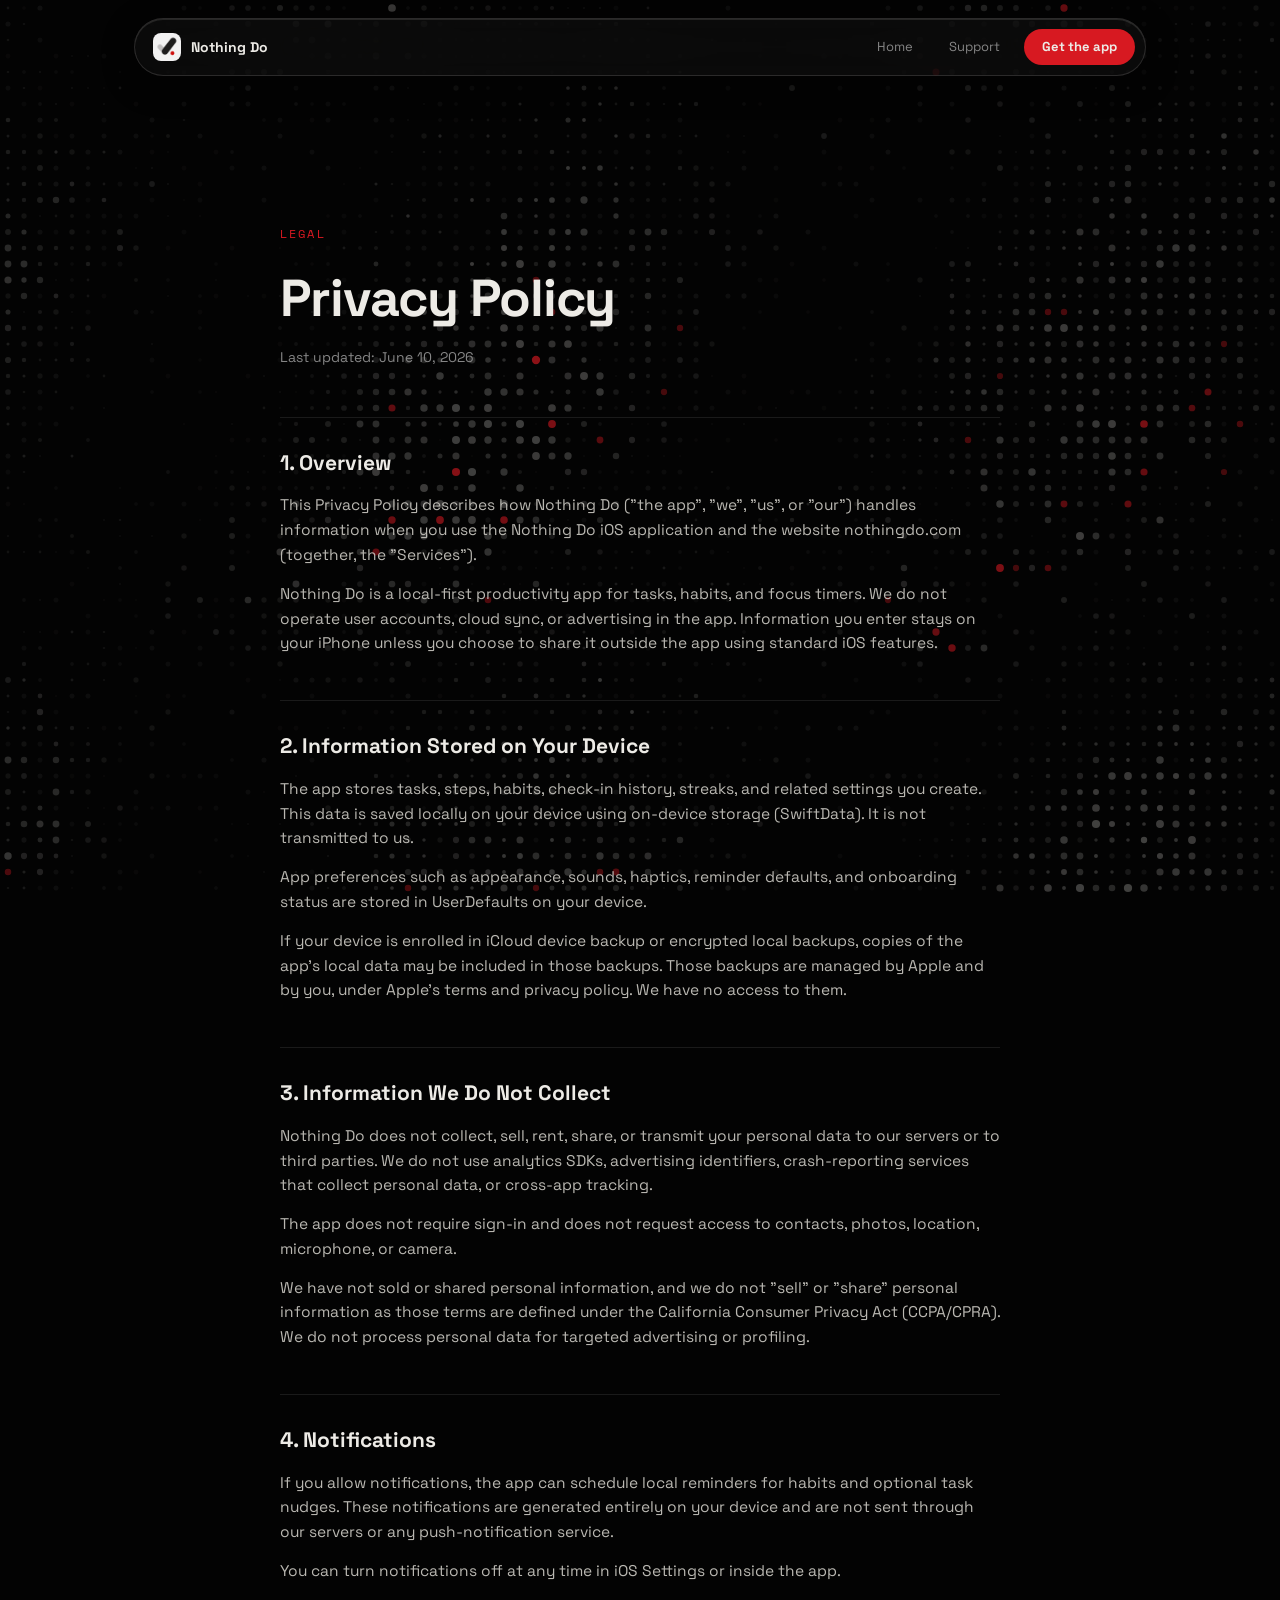
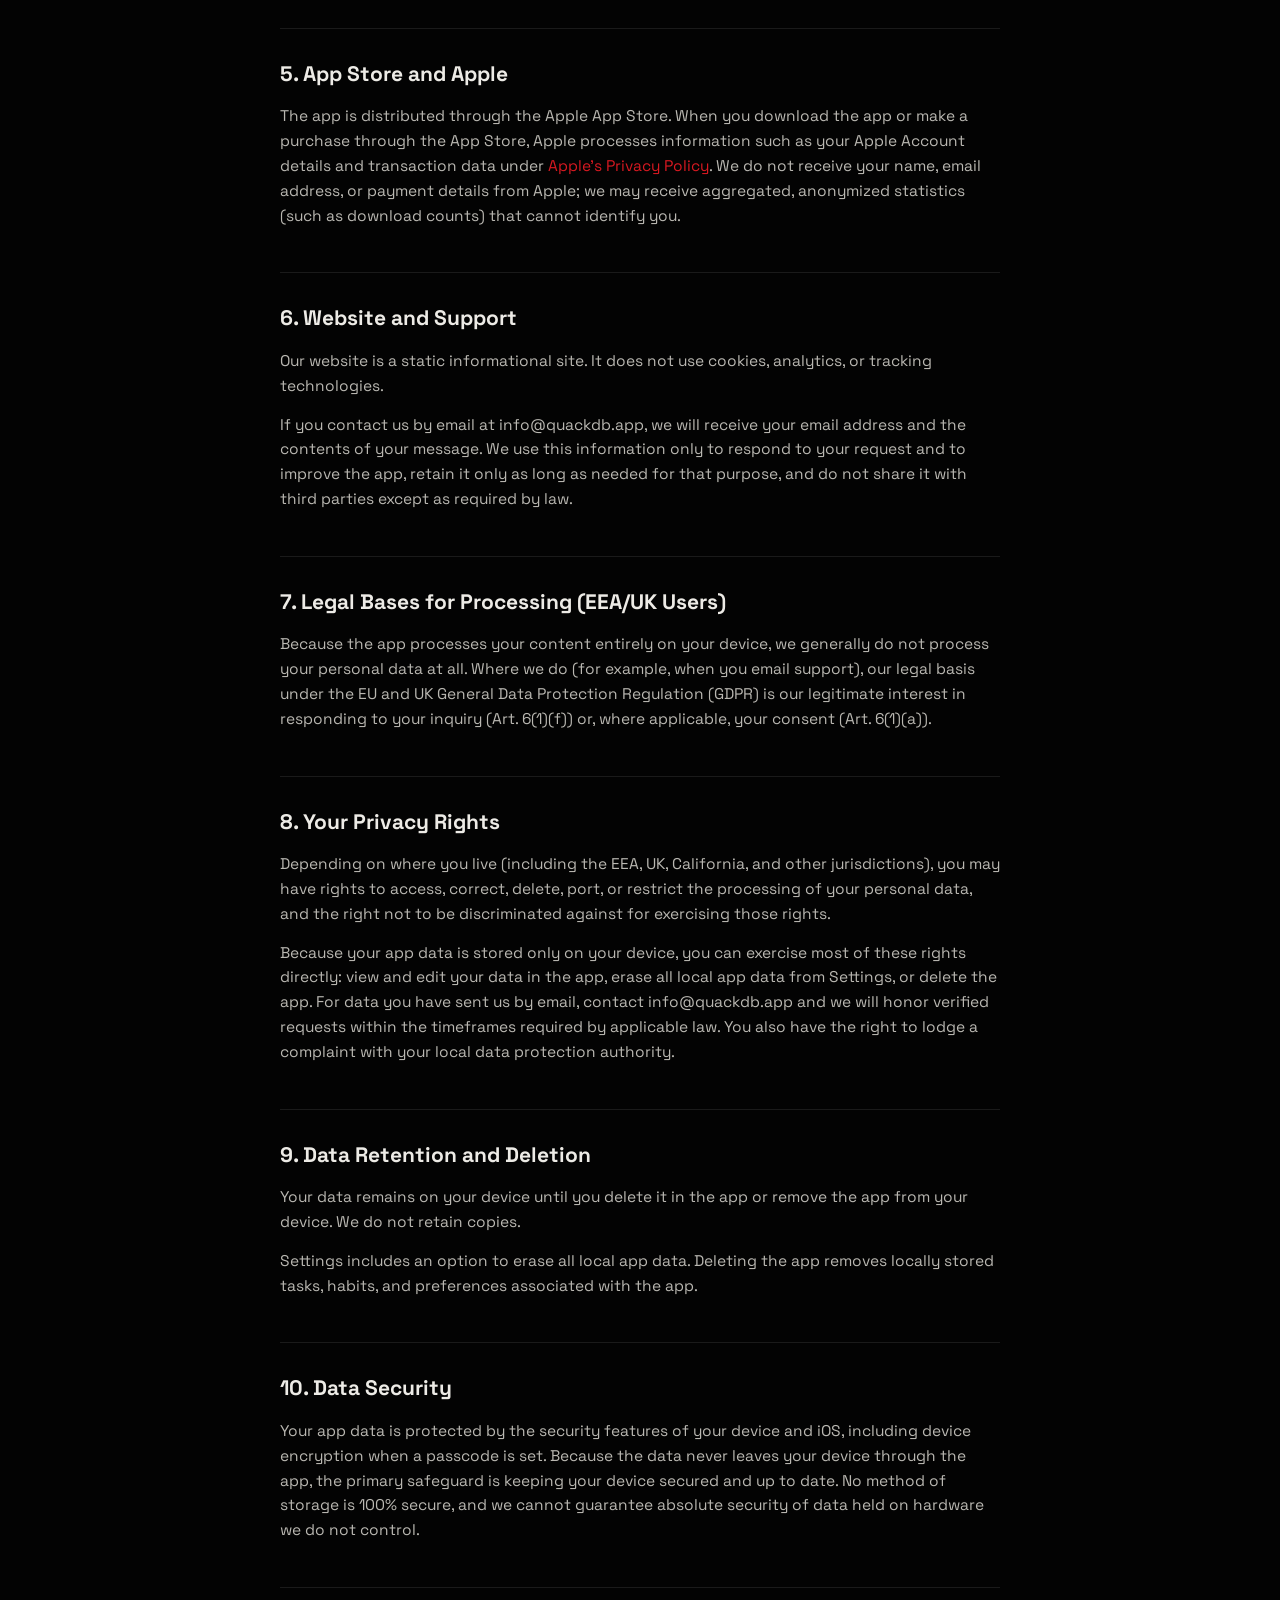
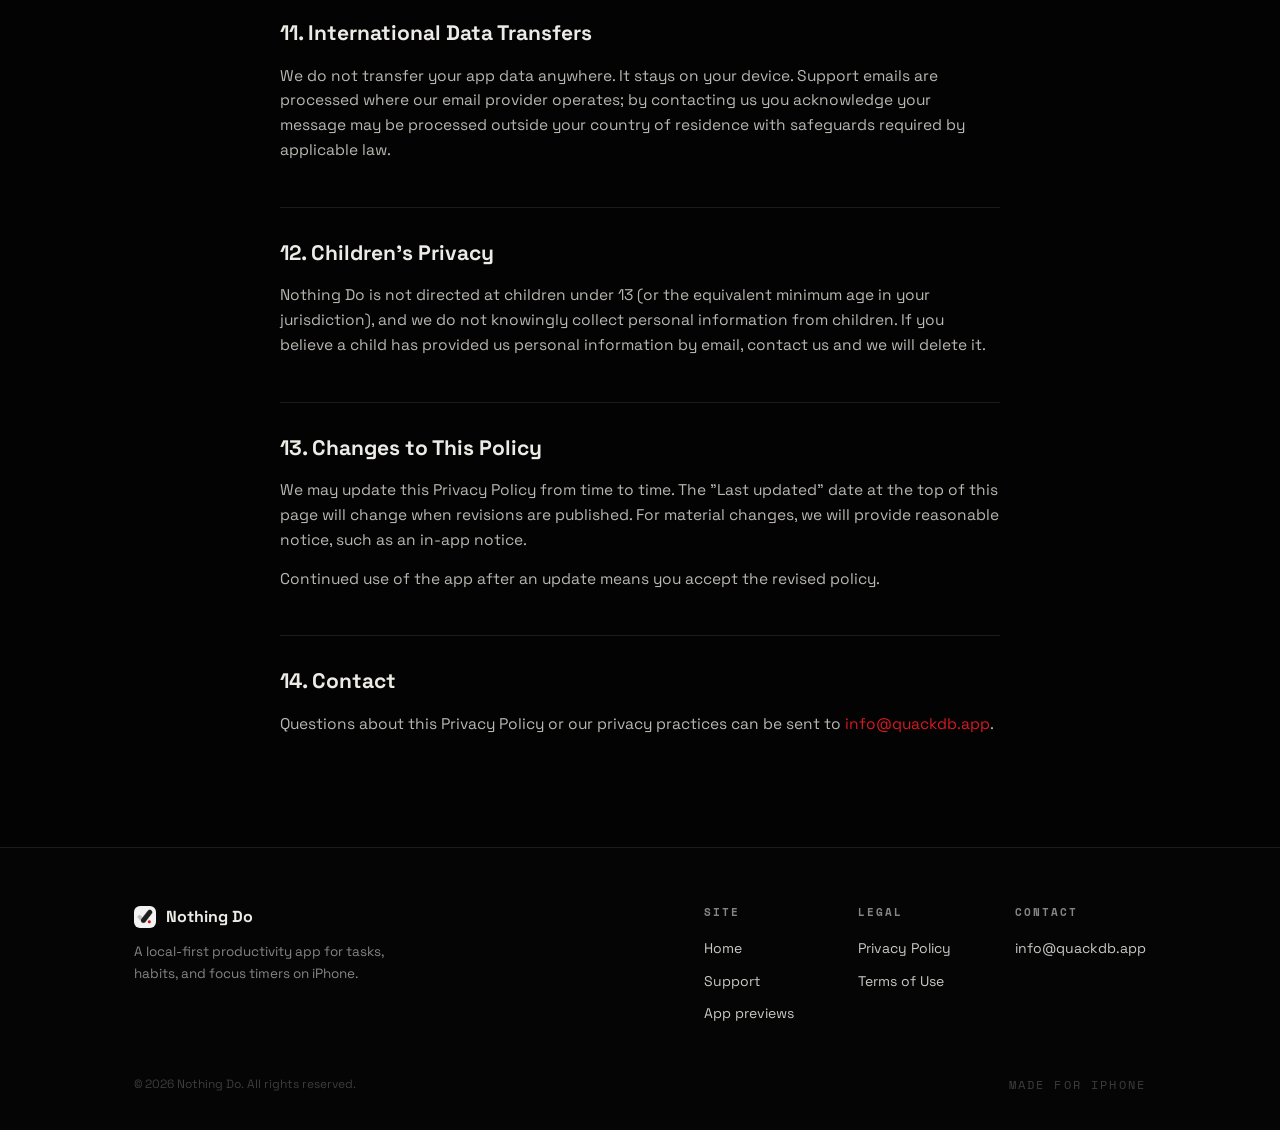
==== commit 1f71b501: "Add mobile hamburger navigation for small screens. Collapses nav links and CTA into a dropdown panel" ====
--- a/privacy/index.html
+++ b/privacy/index.html
@@ -8,10 +8,11 @@
   <link rel="preconnect" href="https://fonts.googleapis.com">
   <link rel="preconnect" href="https://fonts.gstatic.com" crossorigin>
   <link href="https://fonts.googleapis.com/css2?family=Space+Grotesk:wght@400;500;700&family=Space+Mono:wght@400;700&display=swap" rel="stylesheet">
-  <link rel="stylesheet" href="../style.css">
+  <link rel="stylesheet" href="../style.css?v=7">
   <link rel="icon" type="image/png" href="../assets/favicon.png">
   <link rel="apple-touch-icon" href="../assets/logo.png">
   <script src="../dot-wave.js?v=3" defer></script>
+  <script src="../nav-mobile.js?v=1" defer></script>
 </head>
 <body>
 
@@ -20,11 +21,22 @@
       <a class="nav-logo" href="../index.html" data-home-top>
         <img src="../assets/logo.png" alt=""><span class="word">Nothing&nbsp;Do</span>
       </a>
-      <div class="nav-links">
+      <button
+        type="button"
+        class="nav-toggle"
+        aria-expanded="false"
+        aria-controls="site-nav-menu"
+        aria-label="Open menu"
+      >
+        <span class="nav-toggle__bar" aria-hidden="true"></span>
+        <span class="nav-toggle__bar" aria-hidden="true"></span>
+        <span class="nav-toggle__bar" aria-hidden="true"></span>
+      </button>
+      <div class="nav-menu" id="site-nav-menu">
         <a class="pill" href="../index.html" data-home-top>Home</a>
         <a class="pill" href="../support/">Support</a>
+        <a class="cta" href="../index.html#download">Get the app</a>
       </div>
-      <a class="cta" href="../index.html#download">Get the app</a>
     </nav>
   </div>
 
--- a/style.css
+++ b/style.css
@@ -77,6 +77,7 @@
 }
 
 .nav {
+  position: relative;
   display: flex;
   align-items: center;
   gap: 6px;
@@ -120,7 +121,46 @@
   white-space: nowrap;
 }
 
-.nav-links {
+.nav-toggle {
+  display: none;
+  flex-direction: column;
+  justify-content: center;
+  align-items: center;
+  gap: 5px;
+  width: 44px;
+  height: 44px;
+  margin-left: auto;
+  padding: 0;
+  border: none;
+  border-radius: 999px;
+  background: rgba(237, 235, 230, 0.06);
+  cursor: pointer;
+  flex-shrink: 0;
+  -webkit-tap-highlight-color: transparent;
+}
+
+.nav-toggle__bar {
+  display: block;
+  width: 18px;
+  height: 2px;
+  background: var(--chalk);
+  border-radius: 1px;
+  transition: transform var(--duration-ui) var(--ease-out), opacity var(--duration-fast) var(--ease-out);
+}
+
+.nav.is-open .nav-toggle__bar:nth-child(1) {
+  transform: translateY(7px) rotate(45deg);
+}
+
+.nav.is-open .nav-toggle__bar:nth-child(2) {
+  opacity: 0;
+}
+
+.nav.is-open .nav-toggle__bar:nth-child(3) {
+  transform: translateY(-7px) rotate(-45deg);
+}
+
+.nav-menu {
   display: flex;
   align-items: center;
   gap: 4px;
@@ -130,7 +170,7 @@
 .nav a.pill:hover { color: var(--chalk); background: rgba(237, 235, 230, 0.08); }
 .nav a.pill.active { color: var(--chalk); background: rgba(237, 235, 230, 0.12); }
 
-.nav a.cta {
+.nav-menu a.cta {
   margin-left: 4px;
   text-decoration: none;
   font-size: 13px;
@@ -657,7 +697,6 @@
 .banner-cta {
   padding: 16px 32px;
   font-size: 16px;
-  box-shadow: 0 10px 28px rgba(215, 25, 33, 0.35);
 }
 
 .footer-note {
@@ -770,6 +809,50 @@
   .preview-section { padding-bottom: 64px; margin-bottom: 16px; }
 }
 
+@media (max-width: 768px) {
+  .nav-toggle {
+    display: flex;
+  }
+
+  .nav-menu {
+    display: none;
+    position: absolute;
+    top: calc(100% + 10px);
+    left: 0;
+    right: 0;
+    flex-direction: column;
+    align-items: stretch;
+    gap: 6px;
+    margin-left: 0;
+    padding: 12px;
+    border-radius: var(--radius);
+    background: rgba(12, 12, 12, 0.96);
+    border: 1px solid rgba(237, 235, 230, 0.14);
+    box-shadow: 0 20px 48px rgba(0, 0, 0, 0.55);
+    backdrop-filter: blur(22px) saturate(160%);
+    -webkit-backdrop-filter: blur(22px) saturate(160%);
+    z-index: 10;
+  }
+
+  .nav.is-open .nav-menu {
+    display: flex;
+  }
+
+  .nav-menu a.pill {
+    padding: 12px 16px;
+    font-size: 14px;
+    text-align: center;
+  }
+
+  .nav-menu a.cta {
+    margin-left: 0;
+    margin-top: 4px;
+    padding: 12px 18px;
+    font-size: 14px;
+    text-align: center;
+  }
+}
+
 @media (max-width: 600px) {
   :root { --content-pad: 18px; }
   main.container { padding-top: 120px; }
@@ -777,13 +860,7 @@
   .nav {
     gap: 6px;
     padding: 6px 8px;
-    width: 100%;
-    justify-content: flex-start;
-    flex-wrap: wrap;
   }
-  .nav-links { margin-left: auto; }
-  .nav a.pill { padding: 8px 11px; font-size: 12px; }
-  .nav a.cta { padding: 8px 12px; font-size: 12px; margin-left: 0; }
   .nav-logo { padding: 4px 6px 4px 4px; }
   .nav-logo .word { font-size: 13px; }
   .grid,
@@ -821,7 +898,6 @@
 }
 
 @media (max-width: 380px) {
-  .nav a.cta { display: none; }
   .hero h1 { font-size: 38px; }
   .carousel-btn { display: none; }
   .preview-carousel { gap: 0; }
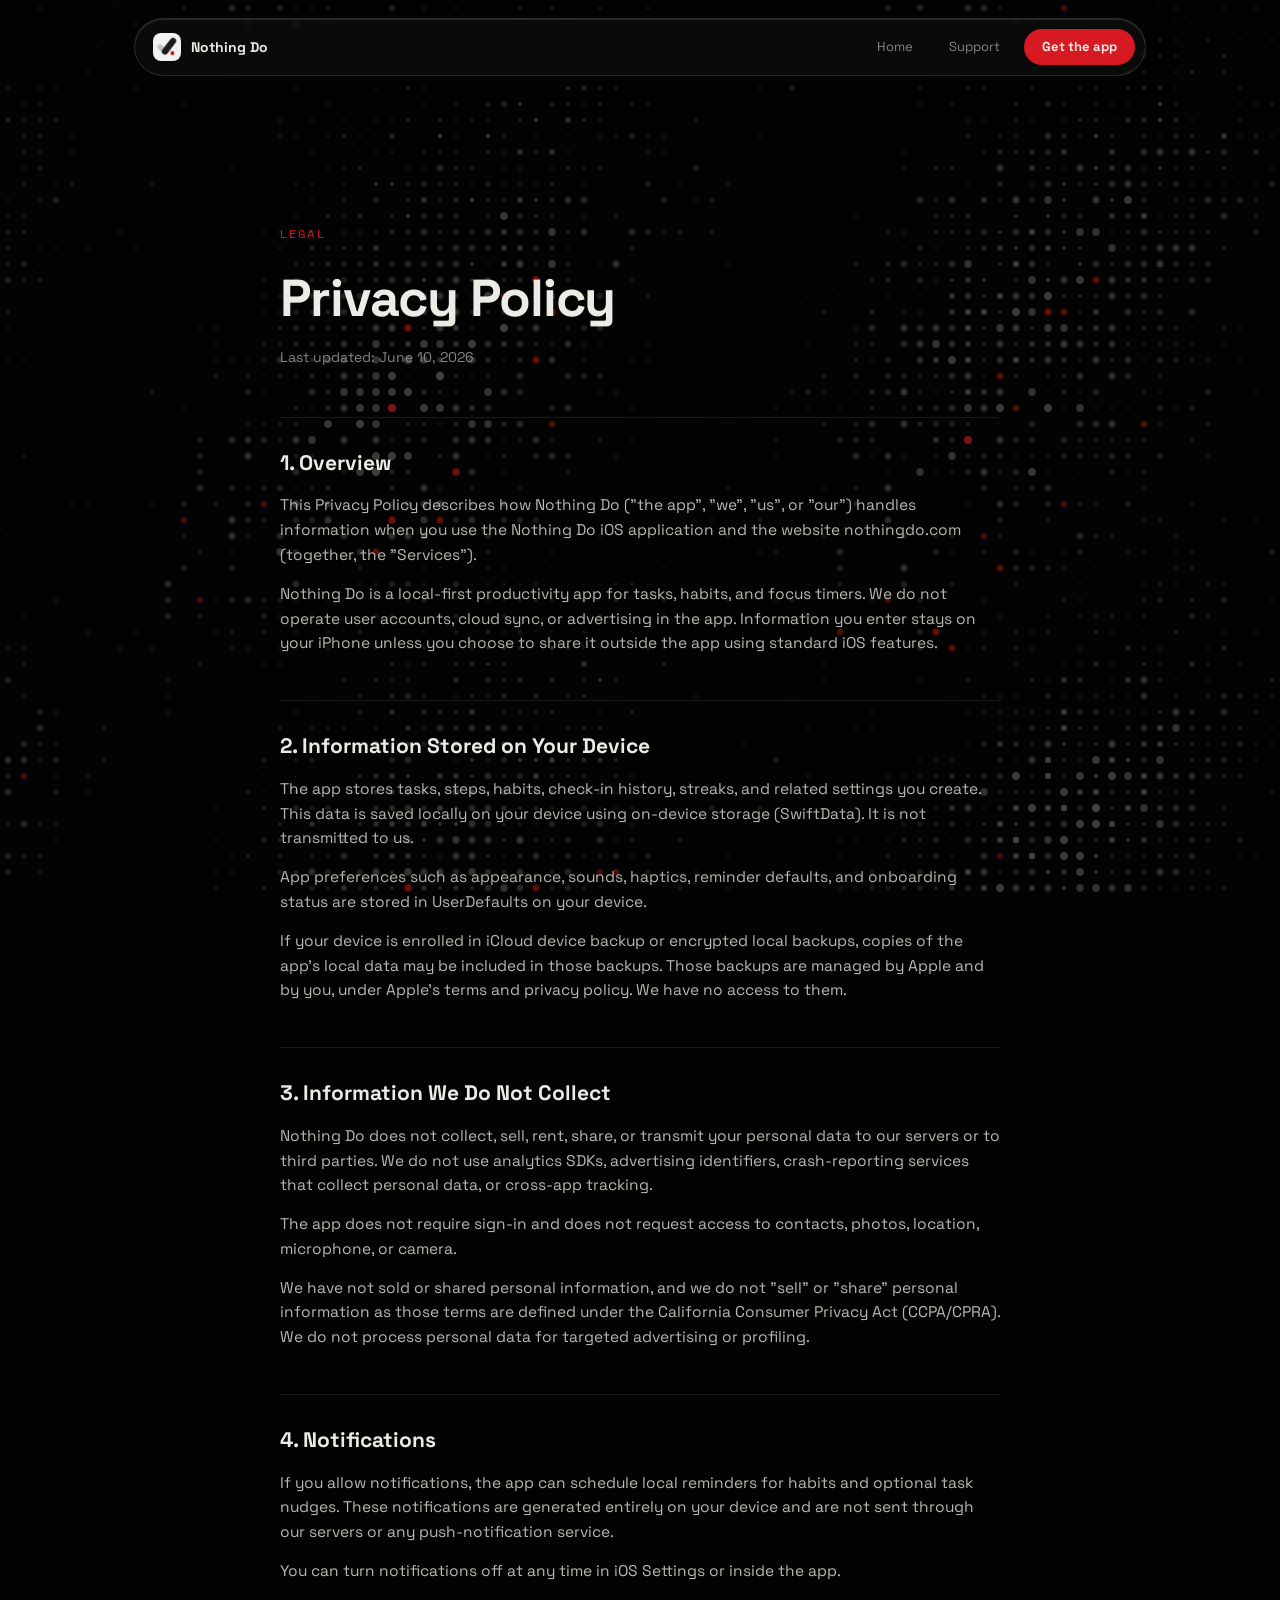
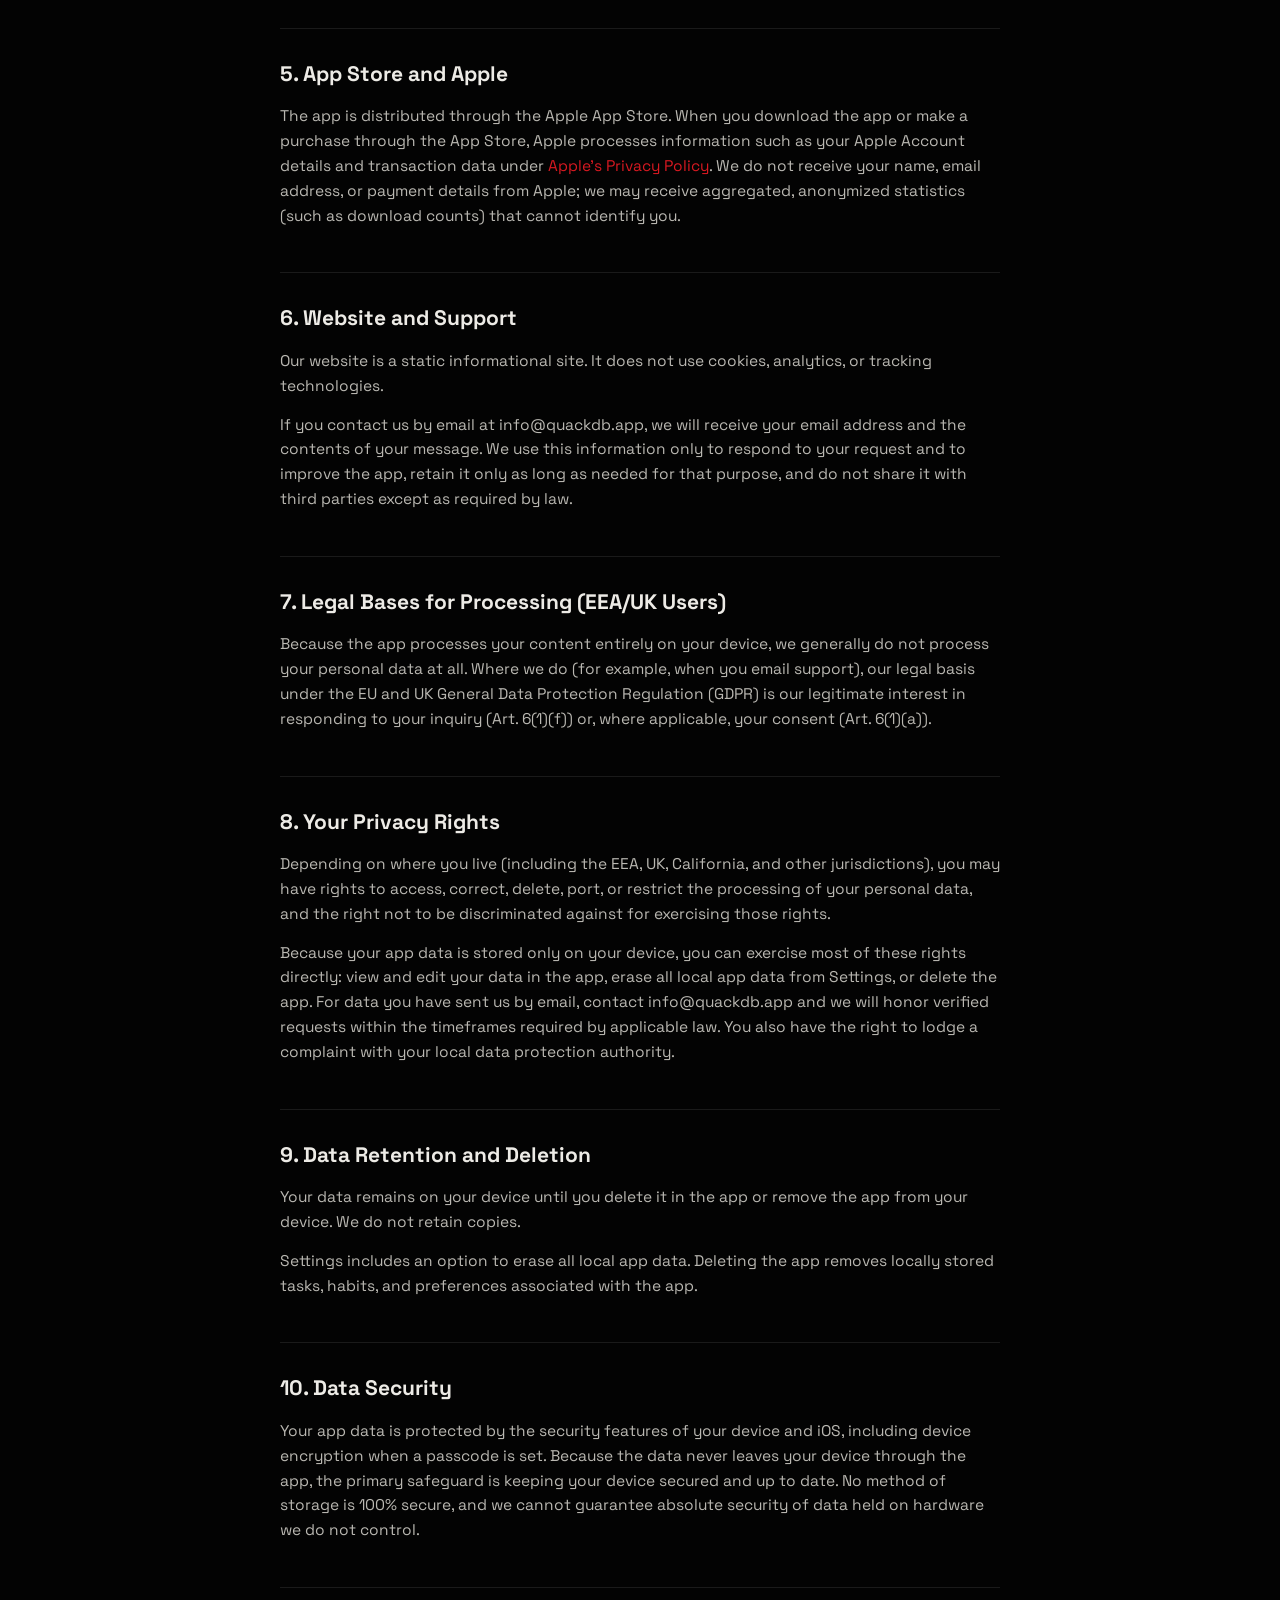
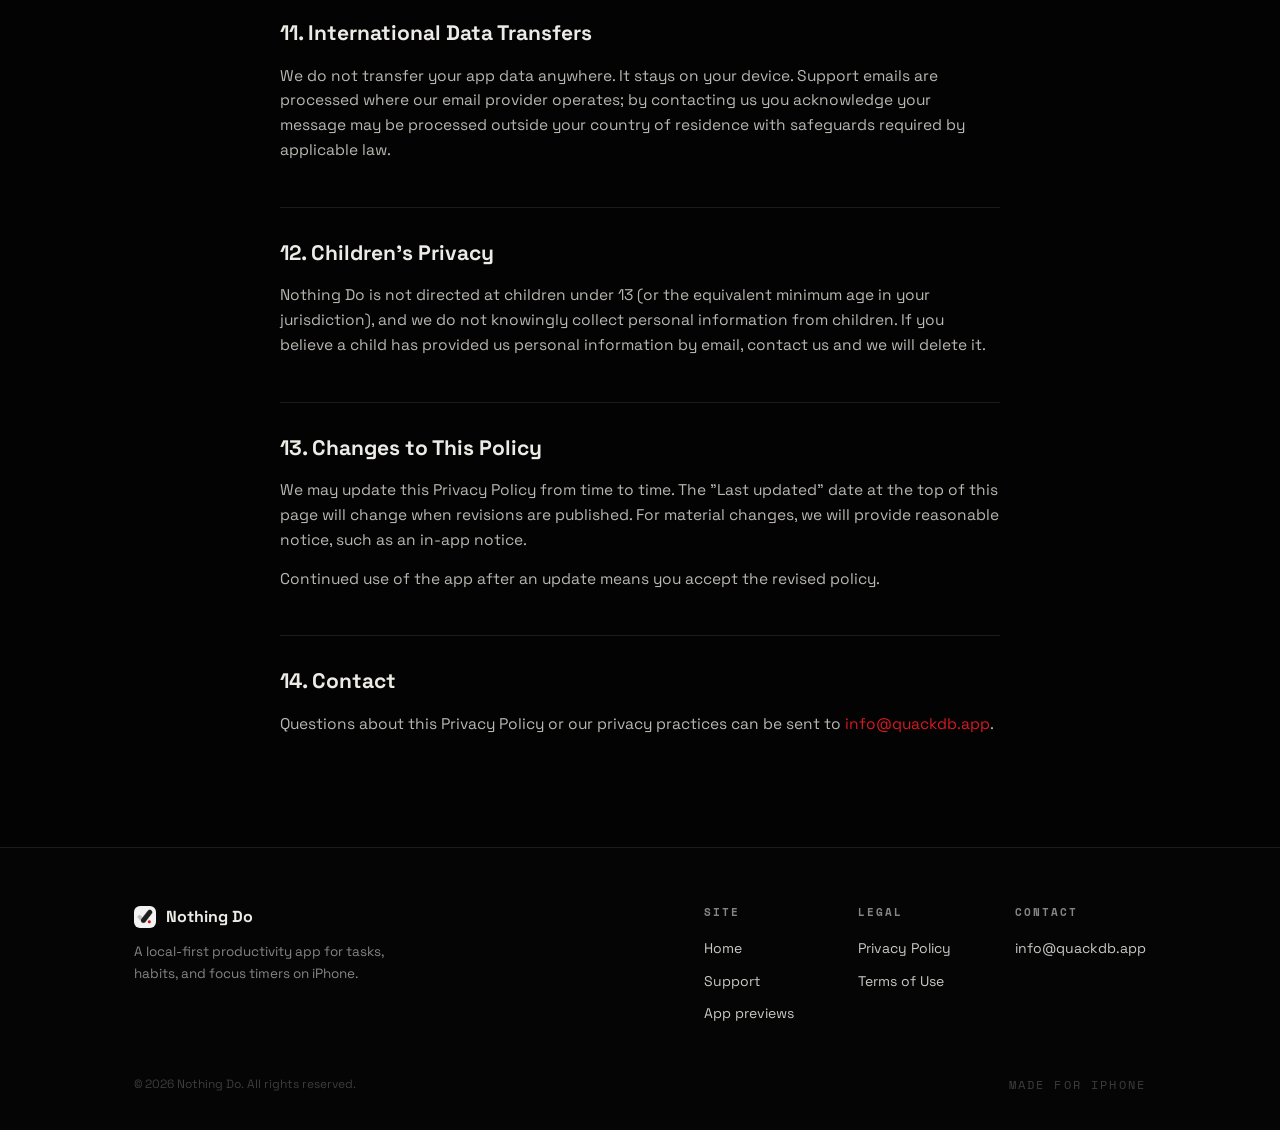
==== commit bf1ef53a: "Polish mobile hamburger nav reliability and breakpoint. Raise menu breakpoint to 820px, drop hidden-" ====
--- a/privacy/index.html
+++ b/privacy/index.html
@@ -8,11 +8,11 @@
   <link rel="preconnect" href="https://fonts.googleapis.com">
   <link rel="preconnect" href="https://fonts.gstatic.com" crossorigin>
   <link href="https://fonts.googleapis.com/css2?family=Space+Grotesk:wght@400;500;700&family=Space+Mono:wght@400;700&display=swap" rel="stylesheet">
-  <link rel="stylesheet" href="../style.css?v=7">
+  <link rel="stylesheet" href="../style.css?v=8">
   <link rel="icon" type="image/png" href="../assets/favicon.png">
   <link rel="apple-touch-icon" href="../assets/logo.png">
   <script src="../dot-wave.js?v=3" defer></script>
-  <script src="../nav-mobile.js?v=1" defer></script>
+  <script src="../nav-mobile.js?v=2" defer></script>
 </head>
 <body>
 
--- a/style.css
+++ b/style.css
@@ -74,6 +74,11 @@
   max-width: var(--content-max);
   margin: 0 auto;
   padding: 0 var(--content-pad);
+  overflow: visible;
+}
+
+body.nav-menu-open {
+  overflow: hidden;
 }
 
 .nav {
@@ -797,19 +802,6 @@
 }
 
 @media (max-width: 820px) {
-  .nav a.pill { padding: 8px 12px; font-size: 12.5px; }
-  .nav-logo { padding: 6px 8px; }
-  .hero { padding: 64px 0 56px; }
-  .hero p.sub { font-size: 16.5px; }
-  .banner { margin-bottom: 72px; }
-  .banner-inner { padding: 56px 32px; }
-  .support-grid { grid-template-columns: 1fr; }
-  .footer-inner { flex-direction: column; gap: 36px; padding: 44px var(--content-pad) 32px; }
-  .footer-cols { gap: 40px; }
-  .preview-section { padding-bottom: 64px; margin-bottom: 16px; }
-}
-
-@media (max-width: 768px) {
   .nav-toggle {
     display: flex;
   }
@@ -851,6 +843,17 @@
     font-size: 14px;
     text-align: center;
   }
+
+  .nav a.pill { padding: 8px 12px; font-size: 12.5px; }
+  .nav-logo { padding: 6px 8px; }
+  .hero { padding: 64px 0 56px; }
+  .hero p.sub { font-size: 16.5px; }
+  .banner { margin-bottom: 72px; }
+  .banner-inner { padding: 56px 32px; }
+  .support-grid { grid-template-columns: 1fr; }
+  .footer-inner { flex-direction: column; gap: 36px; padding: 44px var(--content-pad) 32px; }
+  .footer-cols { gap: 40px; }
+  .preview-section { padding-bottom: 64px; margin-bottom: 16px; }
 }
 
 @media (max-width: 600px) {
